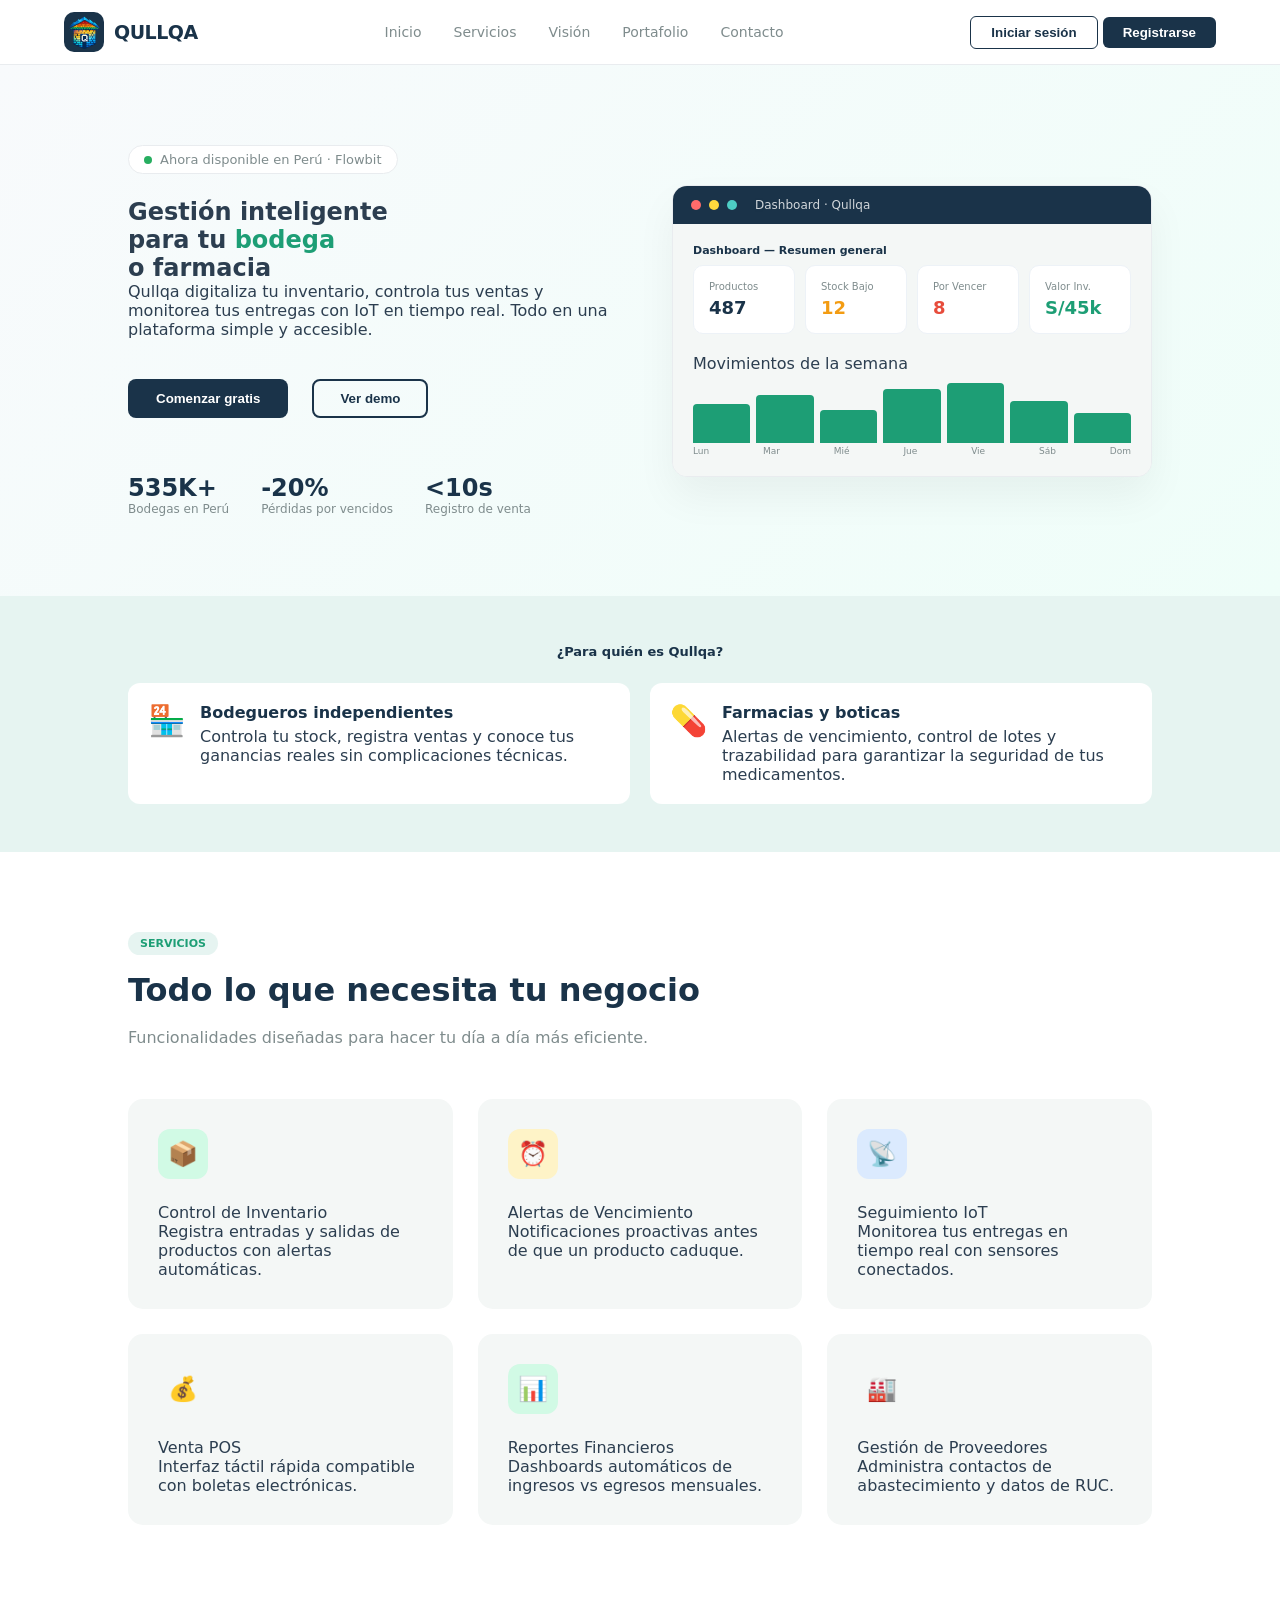
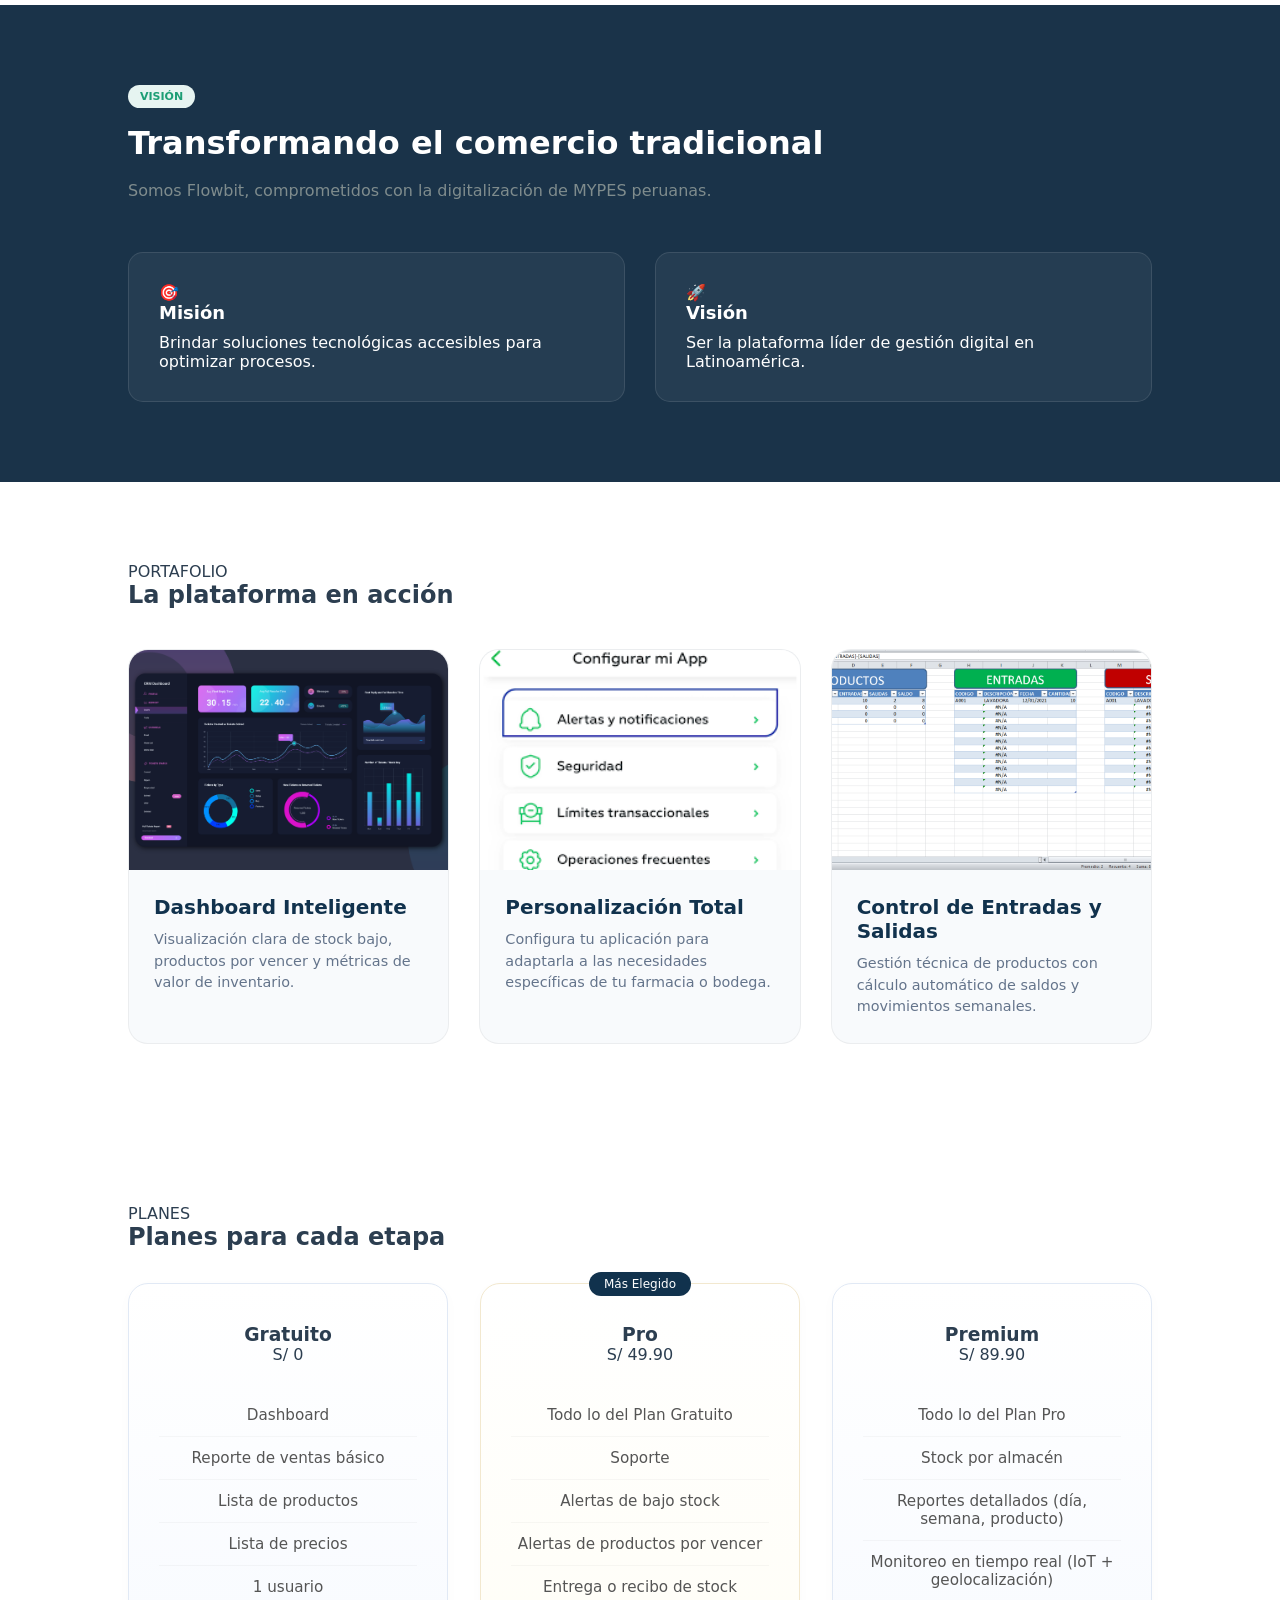
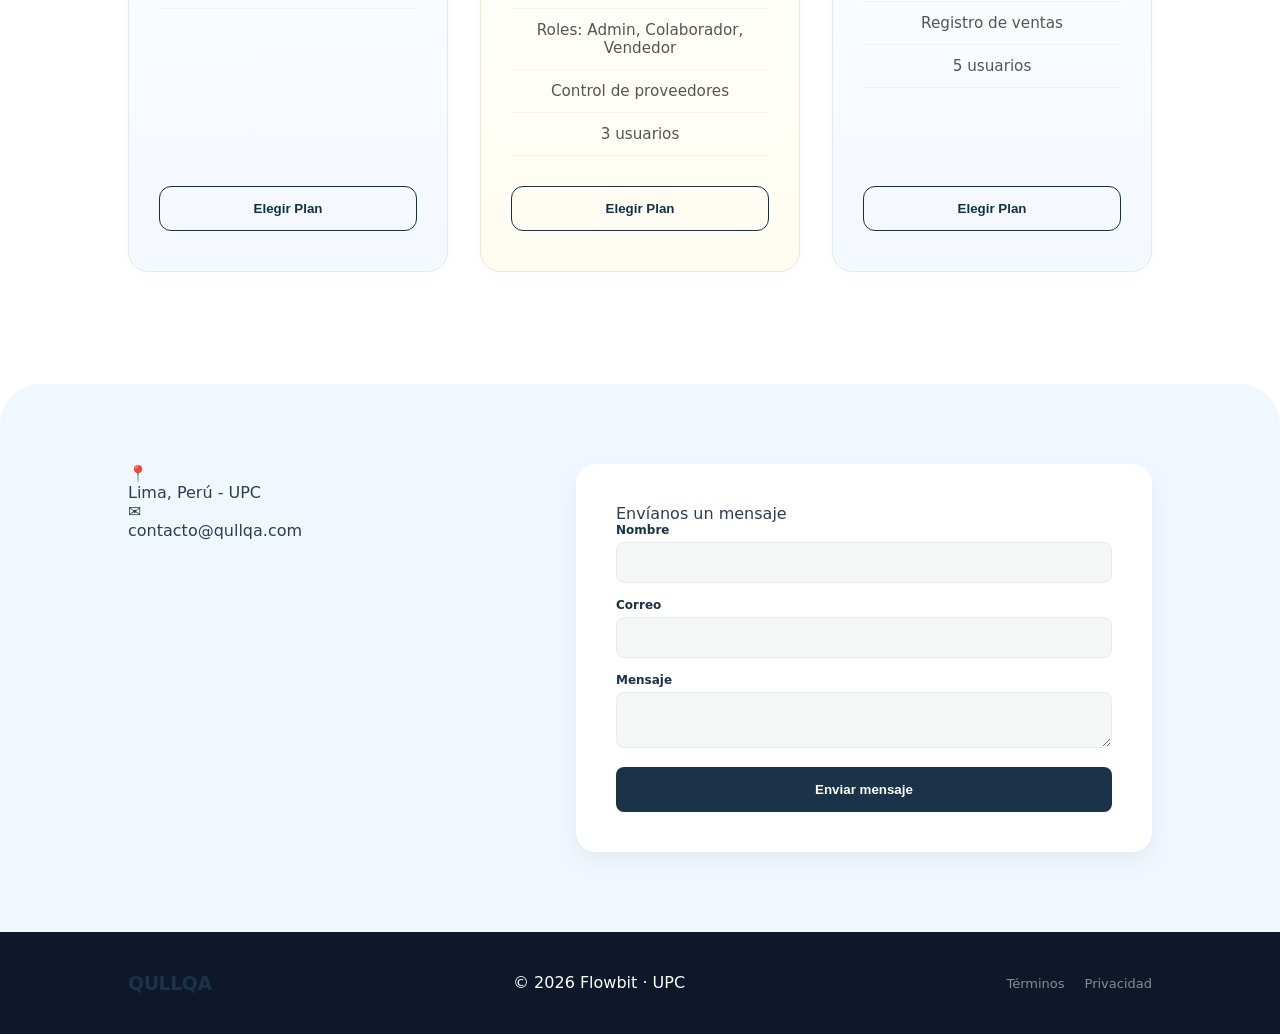
==== index.html @ d68b19c1 "fix: rename qullqa.html as index.html" ====
<!DOCTYPE html>
<html lang="es">
<head>
    <meta charset="UTF-8">
    <meta name="viewport" content="width=device-width, initial-scale=1.0">
    <title>Qullqa - Gestión Inteligente para tu Negocio</title>
    <link rel="stylesheet" href="css/style.css">
</head>
<body>
    <div class="lp-wrap">
        <h2 class="sr-only">Landing page de Qullqa por Flowbit</h2>

        <nav class="navbar">
            <div class="navbar-logo">
<div class="logo-icon">
    <img src="img/cabaña.png" alt="Qullqa Logo" class="logo-img">
</div>
                <span class="logo-name">QULLQA</span>
            </div>
            <div class="navbar-links">
                <a href="#hero">Inicio</a>
                <a href="#servicios">Servicios</a>
                <a href="#vision">Visión</a>
                <a href="#portafolio">Portafolio</a>
                <a href="#contacto">Contacto</a>
            </div>
            <div>
<button class="btn-nav-outline" onclick="location.href='formulario.html'">Iniciar sesión</button>
<button class="btn-nav" onclick="location.href='origin.html'">Registrarse</button>            </div>
        </nav>

        <section id="hero" class="hero">
            <div>
                <div class="hero-badge">
                    <span class="hero-badge-dot"></span>
                    Ahora disponible en Perú · Flowbit
                </div>
                <h1 class="hero-title">
                    Gestión inteligente<br>para tu <span>bodega</span><br>o farmacia
                </h1>
                <p class="hero-desc">
                    Qullqa digitaliza tu inventario, controla tus ventas y monitorea tus entregas con IoT en tiempo real. Todo en una plataforma simple y accesible.
                </p>
                <div class="hero-btns">
                    <button class="btn-primary">Comenzar gratis</button>
                    <button class="btn-secondary">Ver demo</button>
                </div>
                <div class="hero-stats">
                    <div class="hero-stat">
                        <div class="hero-stat-val">535K+</div>
                        <div class="hero-stat-lbl">Bodegas en Perú</div>
                    </div>
                    <div class="hero-stat">
                        <div class="hero-stat-val">-20%</div>
                        <div class="hero-stat-lbl">Pérdidas por vencidos</div>
                    </div>
                    <div class="hero-stat">
                        <div class="hero-stat-val">&lt;10s</div>
                        <div class="hero-stat-lbl">Registro de venta</div>
                    </div>
                </div>
            </div>
            <div>
                <div class="hero-visual">
                    <div class="hv-topbar">
                        <div class="hv-dot" style="background:#FF6B6B;"></div>
                        <div class="hv-dot" style="background:#FFD93D;"></div>
                        <div class="hv-dot" style="background:#4ECDC4;"></div>
                        <span class="hv-title">Dashboard · Qullqa</span>
                    </div>
                    <div class="hv-body">
                        <div style="font-size:11px;font-weight:700;color:var(--navy);margin-bottom:8px;">Dashboard — Resumen general</div>
                        <div class="hv-row">
                            <div class="hv-card"><div class="hv-card-lbl">Productos</div><div class="hv-card-val">487</div></div>
                            <div class="hv-card"><div class="hv-card-lbl">Stock Bajo</div><div class="hv-card-val warn">12</div></div>
                            <div class="hv-card"><div class="hv-card-lbl">Por Vencer</div><div class="hv-card-val danger">8</div></div>
                            <div class="hv-card"><div class="hv-card-lbl">Valor Inv.</div><div class="hv-card-val teal">S/45k</div></div>
                        </div>
                        <div class="hv-chart-label">Movimientos de la semana</div>
                        <div class="hv-bars">
                            <div class="hv-bar" style="height:65%;"></div>
                            <div class="hv-bar" style="height:80%;"></div>
                            <div class="hv-bar" style="height:55%;"></div>
                            <div class="hv-bar" style="height:90%;"></div>
                            <div class="hv-bar" style="height:100%;"></div>
                            <div class="hv-bar" style="height:70%;"></div>
                            <div class="hv-bar" style="height:50%;"></div>
                        </div>
                        <div style="display:flex;justify-content:space-between;font-size:9px;color:var(--muted);margin-top:3px;">
                            <span>Lun</span><span>Mar</span><span>Mié</span><span>Jue</span><span>Vie</span><span>Sáb</span><span>Dom</span>
                        </div>
                    </div>
                </div>
            </div>
        </section>

        <div class="segment">
            <div style="font-size:13px;font-weight:700;color:var(--navy);text-align:center;margin-bottom:4px;">¿Para quién es Qullqa?</div>
            <div class="seg-grid">
                <div class="seg-card">
                    <div class="seg-icon">🏪</div>
                    <div>
                        <div class="seg-name">Bodegueros independientes</div>
                        <div class="seg-desc">Controla tu stock, registra ventas y conoce tus ganancias reales sin complicaciones técnicas.</div>
                    </div>
                </div>
                <div class="seg-card">
                    <div class="seg-icon">💊</div>
                    <div>
                        <div class="seg-name">Farmacias y boticas</div>
                        <div class="seg-desc">Alertas de vencimiento, control de lotes y trazabilidad para garantizar la seguridad de tus medicamentos.</div>
                    </div>
                </div>
            </div>
        </div>

        <section id="servicios" class="servicios">
            <span class="section-tag">Servicios</span>
            <h2 class="section-title">Todo lo que necesita tu negocio</h2>
            <p class="section-sub">Funcionalidades diseñadas para hacer tu día a día más eficiente.</p>
            <div class="svc-grid">
                <div class="svc-card"><div class="svc-icon teal">📦</div><div class="svc-name">Control de Inventario</div><div class="svc-desc">Registra entradas y salidas de productos con alertas automáticas.</div></div>
                <div class="svc-card"><div class="svc-icon warn">⏰</div><div class="svc-name">Alertas de Vencimiento</div><div class="svc-desc">Notificaciones proactivas antes de que un producto caduque.</div></div>
                <div class="svc-card"><div class="svc-icon blue">📡</div><div class="svc-name">Seguimiento IoT</div><div class="svc-desc">Monitorea tus entregas en tiempo real con sensores conectados.</div></div>
                <div class="svc-card"><div class="svc-icon green">💰</div><div class="svc-name">Venta POS</div><div class="svc-desc">Interfaz táctil rápida compatible con boletas electrónicas.</div></div>
                <div class="svc-card"><div class="svc-icon teal">📊</div><div class="svc-name">Reportes Financieros</div><div class="svc-desc">Dashboards automáticos de ingresos vs egresos mensuales.</div></div>
                <div class="svc-card"><div class="svc-icon red">🏭</div><div class="svc-name">Gestión de Proveedores</div><div class="svc-desc">Administra contactos de abastecimiento y datos de RUC.</div></div>
            </div>
        </section>

        <section id="vision" class="vision">
            <span class="section-tag">Visión</span>
            <h2 class="section-title">Transformando el comercio tradicional</h2>
            <p class="section-sub">Somos Flowbit, comprometidos con la digitalización de MYPES peruanas.</p>
            <div class="vision-grid">
                <div class="vision-block">
                    <div class="vision-block-icon">🎯</div>
                    <div class="vision-block-title">Misión</div>
                    <div class="vision-block-text">Brindar soluciones tecnológicas accesibles para optimizar procesos.</div>
                </div>
                <div class="vision-block">
                    <div class="vision-block-icon">🚀</div>
                    <div class="vision-block-title">Visión</div>
                    <div class="vision-block-text">Ser la plataforma líder de gestión digital en Latinoamérica.</div>
                </div>
            </div>
        </section>

<section id="portafolio" class="portafolio">
    <div class="container">
        <span class="badge">PORTAFOLIO</span>
        <h2>La plataforma en acción</h2>
        
        <div class="portfolio-vertical-grid">
            <div class="portfolio-item">
                <div class="portfolio-img-container">
                    <img src="img/dashboard.png" alt="Dashboard Qullqa">
                </div>
                <div class="portfolio-info">
                    <h3>Dashboard Inteligente</h3>
                    <p>Visualización clara de stock bajo, productos por vencer y métricas de valor de inventario.</p>
                </div>
            </div>

            <div class="portfolio-item">
                <div class="portfolio-img-container">
                    <img src="img/alertas.png" alt="Configuración App">
                </div>
                <div class="portfolio-info">
                    <h3>Personalización Total</h3>
                    <p>Configura tu aplicación para adaptarla a las necesidades específicas de tu farmacia o bodega.</p>
                </div>
            </div>

            <div class="portfolio-item">
                <div class="portfolio-img-container">
                    <img src="img/entrada_salida.png" alt="Control de Inventario">
                </div>
                <div class="portfolio-info">
                    <h3>Control de Entradas y Salidas</h3>
                    <p>Gestión técnica de productos con cálculo automático de saldos y movimientos semanales.</p>
                </div>
            </div>
        </div>
    </div>
</section>

<section id="planes" class="planes">
    <div class="container">
        <span class="badge">PLANES</span>
        <h2>Planes para cada etapa</h2>
        <div class="planes-container-vertical">

    <!-- PLAN FREE -->
            <div class="plan-card-v blue-soft">
                <div class="plan-header">
                    <h3>Gratuito</h3>
                    <div class="price">S/ 0</div>
                </div>
                <ul class="plan-list">
                    <li>Dashboard</li>
                    <li>Reporte de ventas básico</li>
                    <li>Lista de productos</li>
                    <li>Lista de precios</li>
                    <li>1 usuario</li>
                </ul>
                <button class="btn-plan-v" onclick="location.href='origin.html'">Elegir Plan</button>
            </div>

    <!-- PLAN PRO -->
            <div class="plan-card-v gold-soft popular">
                <div class="popular-badge">Más Elegido</div>
                <div class="plan-header">
            <h3>Pro</h3>
            <div class="price">S/ 49.90</div>
        </div>
        <ul class="plan-list">
            <li>Todo lo del Plan Gratuito</li>
            <li>Soporte</li>
            <li>Alertas de bajo stock</li>
            <li>Alertas de productos por vencer</li>
            <li>Entrega o recibo de stock</li>
            <li>Roles: Admin, Colaborador, Vendedor</li>
            <li>Control de proveedores</li>
            <li>3 usuarios</li>
        </ul>
        <button class="btn-plan-v gold-btn" onclick="location.href='origin.html'">Elegir Plan</button>
    </div>

    <!-- PLAN PREMIUM -->
    <div class="plan-card-v blue-soft">
        <div class="plan-header">
            <h3>Premium</h3>
            <div class="price">S/ 89.90</div>
        </div>
        <ul class="plan-list">
            <li>Todo lo del Plan Pro</li>
            <li>Stock por almacén</li>
            <li>Reportes detallados (día, semana, producto)</li>
            <li>Monitoreo en tiempo real (IoT + geolocalización)</li>
            <li>Registro de ventas</li>
            <li>5 usuarios</li>
        </ul>
        <button class="btn-plan-v" onclick="location.href='origin.html'">Elegir Plan</button>
    </div>

</div>
    </div>
</section>

        <section id="contacto" class="contacto">
            <div class="contact-grid">
                <div class="contact-info">
                    <div class="contact-item"><span>📍</span><div>Lima, Perú - UPC</div></div>
                    <div class="contact-item"><span>✉️</span><div>contacto@qullqa.com</div></div>
                </div>
                <form class="contact-form" id="qullqaForm">
                    <div class="form-title">Envíanos un mensaje</div>
                    <div class="form-group"><label class="form-label">Nombre</label><input class="form-input" type="text" required></div>
                    <div class="form-group"><label class="form-label">Correo</label><input class="form-input" type="email" required></div>
                    <div class="form-group">
                        <label class="form-label">Mensaje</label>
                        <textarea class="form-textarea" required></textarea>
                    </div>
                    <button type="submit" class="btn-submit">Enviar mensaje</button>
                </form>
            </div>
        </section>

        <footer>
            <span class="logo-name">QULLQA</span>
            <span class="footer-text">© 2026 Flowbit · UPC</span>
            <div class="footer-links"><a href="#">Términos</a><a href="#">Privacidad</a></div>
        </footer>
    </div>

    <script>
        document.getElementById('qullqaForm').addEventListener('submit', function(e) {
            e.preventDefault();
            alert('¡Mensaje enviado con éxito! Nos pondremos en contacto contigo pronto.');
            this.reset();
        });

        // Tabs logic simple
        const tabs = document.querySelectorAll('.port-tab');
        tabs.forEach(tab => {
            tab.addEventListener('click', () => {
                tabs.forEach(t => t.classList.remove('active'));
                tab.classList.add('active');
            });
        });
    </script>
</body>
</html>
---- css/style.css ----
* { box-sizing: border-box; margin: 0; padding: 0; }
body { font-family: 'Segoe UI', system-ui, sans-serif; background: #fdfdfd; }

:root {
  --navy: #1a3349;          /* Azul oscuro barra lateral imagen */
  --navy-light: #244662;
  --teal: #1a8f68;          /* Verde de la marca */
  --teal-light: #e6f4f1;    /* Fondo tarjetas suaves */
  --teal-mid: #1D9E75;      /* Barras del gráfico */
  --text: #2c3e50;
  --muted: #7f8c8d;
  --bg: #f4f7f6;            /* Color fondo dashboard imagen */
  --white: #ffffff;
  --border: #e9ecef;
  --warn: #f39c12;          /* Color stock bajo */
  --danger: #e74c3c;        /* Color por vencer */
  --success: #27ae60;
}

.sr-only { position: absolute; width: 1px; height: 1px; padding: 0; margin: -1px; overflow: hidden; clip: rect(0, 0, 0, 0); border: 0; }

.lp-wrap { width: 100%; color: var(--text); background: var(--white); overflow-x: hidden; }

/* NAVBAR */
.navbar {
  background: var(--white);
  border-bottom: 1px solid var(--border);
  padding: 0 5%;
  display: flex; align-items: center; justify-content: space-between;
  height: 65px; position: sticky; top: 0; z-index: 1000;
}
.navbar-logo { display: flex; align-items: center; gap: 10px; }
/* Contenedor del logo */
.logo-icon {
    width: 40px; 
    height: 40px;
    background: var(--navy); /* Mantiene el fondo oscuro de la marca */
    border-radius: 10px;
    display: flex; 
    align-items: center; 
    justify-content: center;
    overflow: hidden; /* Evita que la imagen se salga de las esquinas redondeadas */
}

/* Ajuste de la imagen dentro del contenedor */
.logo-img {
    width: 85%;      /* Ajusta este % si quieres que el logo sea más grande o pequeño */
    height: 85%;
    object-fit: contain; /* Mantiene la proporción de tu imagen sin deformarla */
}
.logo-svg { width: 26px; height: 26px; }
.logo-name { font-size: 19px; font-weight: 800; color: var(--navy); letter-spacing: -0.5px; }
.navbar-links { display: flex; gap: 2rem; }
.navbar-links a { font-size: 14px; color: var(--muted); text-decoration: none; font-weight: 500; transition: 0.2s; }
.navbar-links a:hover { color: var(--teal-mid); }

/* SECCIONES GENERAL */
section { padding: 5rem 10%; }
.section-tag {
  display: inline-block; background: var(--teal-light); color: var(--teal-mid);
  font-size: 11px; font-weight: 700; padding: 5px 12px; border-radius: 30px;
  text-transform: uppercase; margin-bottom: 1rem;
}
.section-title { font-size: 32px; font-weight: 800; color: var(--navy); margin-bottom: 1rem; line-height: 1.2; }
.section-sub { font-size: 16px; color: var(--muted); max-width: 600px; margin-bottom: 2rem; line-height: 1.6; }

/* HERO */
.hero {
  background: linear-gradient(135deg, #f8fafc 0%, #effef9 100%);
  display: grid; grid-template-columns: 1fr 1fr; gap: 4rem; align-items: center;
}
.hero-badge {
  display: inline-flex; align-items: center; gap: 8px;
  background: white; border: 1px solid var(--border);
  padding: 6px 15px; border-radius: 50px; font-size: 13px; color: var(--muted); margin-bottom: 1.5rem;
}
.hero-badge-dot { width: 8px; height: 8px; background: var(--success); border-radius: 50%; }
.hero-title span { color: var(--teal-mid); }
/* --- Ajustes en Hero --- */
.hero-btns { 
    display: flex; 
    gap: 1.5rem; 
    margin: 2.5rem 0 3.5rem 0; /* Más espacio con el texto */
}

/* --- Efecto de Barrido en Visión --- */
.vision-block {
    position: relative;
    overflow: hidden;
    transition: color 0.4s ease;
    z-index: 1;
}
.vision-block::before {
    content: "";
    position: absolute;
    top: 0; left: -100%;
    width: 100%; height: 100%;
    background: linear-gradient(90deg, transparent, rgba(78, 205, 196, 0.2), transparent);
    transition: 0.5s;
    z-index: -1;
}
.vision-block:hover::before {
    left: 100%;
}
.vision-block:hover {
    border-color: var(--teal-mid);
    transform: translateY(-5px);
}

/* --- Dinamismo en Planes --- */


.price-card {
    transition: all 0.3s cubic-bezier(0.175, 0.885, 0.32, 1.275);
}
.price-card:hover {
    transform: scale(1.05);
    box-shadow: 0 15px 30px rgba(0,0,0,0.1);
    background: #fff;
}
.btn-price {
    transition: all 0.3s ease;
    border: 1px solid var(--navy);
}
.btn-price:hover {
    background: var(--navy);
    color: white;
}

/* --- Contenedor de Contacto --- */
.contacto {
    background: #f0f7ff; /* Azul muy claro para separar visualmente */
    border-radius: 40px 40px 0 0;
}
.contact-form {
    background: white;
    padding: 40px;
    border-radius: 20px;
    box-shadow: 0 10px 25px rgba(0,0,0,0.05);
}

/* --- Botones de Nav --- */
.btn-nav, .btn-nav-outline {
    padding: 8px 20px;
    border-radius: 6px;
    cursor: pointer;
    font-weight: 600;
    transition: 0.3s;
}

/* --- Estilos Base de Tarjetas Verticales --- */
.card-vertical {
    border-radius: 15px;
    transition: all 0.4s cubic-bezier(0.25, 0.46, 0.45, 0.94);
    display: flex;
    flex-direction: column;
    position: relative;
    overflow: hidden;
    border: 1px solid rgba(0,0,0,0.05);
}

/* Contenedor en cuadrícula vertical */
.portfolio-vertical-grid {
    display: grid;
    grid-template-columns: repeat(auto-fit, minmax(300px, 1fr));
    gap: 30px;
    margin-top: 40px;
}

/* Tarjeta Vertical */
.portfolio-item {
    background: #f8fafc; /* Azul acero muy tenue */
    border: 1px solid rgba(0, 0, 0, 0.05);
    border-radius: 20px;
    overflow: hidden;
    transition: all 0.4s ease;
    display: flex;
    flex-direction: column;
    height: 100%;
}

/* Contenedor de Imagen con altura fija */
.portfolio-img-container {
    height: 220px;
    overflow: hidden;
    background: #eee;
}

.portfolio-img-container img {
    width: 100%;
    height: 100%;
    object-fit: cover;
    transition: transform 0.5s ease;
}

/* Texto que aparece sutilmente */
.portfolio-info {
    padding: 25px;
    text-align: left;
    flex-grow: 1;
}

.portfolio-info h3 {
    color: #11324d;
    margin-bottom: 10px;
    font-size: 1.25rem;
}

.portfolio-info p {
    color: #64748b;
    font-size: 0.9rem;
    line-height: 1.5;
}

/* Efectos al pasar el mouse */
.portfolio-item:hover {
    transform: translateY(-10px);
    box-shadow: 0 20px 40px rgba(0, 0, 0, 0.08);
    border-color: #4ecdc4; /* Color de acento tenue */
}

.portfolio-item:hover .portfolio-img-container img {
    transform: scale(1.1);
}
/* --- Planes: Colores Tenues --- */
.plan-card {
    padding: 30px;
    text-align: center;
    background: #ffffff;
}
.blue-tint { background: linear-gradient(180deg, #ffffff, #f0f7ff); }
.gold-tint { background: linear-gradient(180deg, #ffffff, #fffdf0); border: 1px solid #e6d5a7; }

.plan-card:hover {
    transform: translateY(-8px);
    box-shadow: 0 10px 25px rgba(0,0,0,0.05);
}

/* Contenedor Principal de Planes */
.planes-container-vertical {
    display: flex;
    justify-content: center;
    gap: 2rem;
    padding: 2rem 0;
    flex-wrap: wrap; /* Para que en móviles se pongan una debajo de otra */
}


/* Estilo Base de la Tarjeta Vertical */
.plan-card-v {
    flex: 1;
    min-width: 280px;
    max-width: 350px;
    display: flex;
    flex-direction: column; /* Alinea contenido de arriba a abajo */
    padding: 40px 30px;
    border-radius: 20px;
    text-align: center;
    transition: all 0.3s ease;
    position: relative;
    box-shadow: 0 4px 15px rgba(0,0,0,0.02);
}

/* Colores Tenues Solicitados */
.blue-soft {
    background: linear-gradient(180deg, #ffffff 0%, #f4f8ff 100%);
    border: 1px solid #e1e9f5;
}

.gold-soft {
    background: linear-gradient(180deg, #ffffff 0%, #fffdf2 100%);
    border: 1px solid #f2e8cf; /* Dorado muy suave */
}

/* Dinamismo al pasar el mouse (Barrido sutil) */
.plan-card-v:hover {
    transform: translateY(-10px);
    box-shadow: 0 15px 30px rgba(0,0,0,0.05);
}

/* Lista de beneficios vertical */
.plan-list {
    list-style: none;
    padding: 0;
    margin: 30px 0;
    flex-grow: 1; /* Empuja el botón hacia el final de la tarjeta */
}

.plan-list li {
    padding: 12px 0;
    color: #555;
    font-size: 0.95rem;
    border-bottom: 1px solid rgba(0,0,0,0.03);
}

/* Botones */
.btn-plan-v {
    width: 100%;
    padding: 14px;
    border-radius: 12px;
    border: 1.5px solid #11324d;
    background: transparent;
    color: #11324d;
    font-weight: bold;
    cursor: pointer;
    transition: 0.3s;
}

.btn-plan-v:hover {
    background: #11324d;
    color: white;
}

/* Badge para el plan popular */
.popular-badge {
    position: absolute;
    top: -12px;
    left: 50%;
    transform: translateX(-50%);
    background: #11324d;
    color: white;
    padding: 5px 15px;
    font-size: 12px;
    border-radius: 20px;
}

/* --- Botón Dinámico --- */
.btn-plan {
    margin-top: auto;
    padding: 10px;
    border-radius: 8px;
    border: 1px solid #11324d;
    background: transparent;
    cursor: pointer;
    transition: 0.3s;
}
.btn-plan:hover {
    background: #11324d;
    color: white;
}

.btn-nav { background: var(--navy); color: white; border: none; }
.btn-nav:hover { background: var(--teal-mid); }
.btn-nav-outline { background: transparent; border: 1px solid var(--navy); color: var(--navy); }
.btn-nav-outline:hover { background: var(--navy); color: white; }
.btn-primary { background: var(--navy); color: white; border: none; padding: 12px 28px; border-radius: 8px; font-weight: 600; cursor: pointer; }
.btn-secondary { background: transparent; color: var(--navy); border: 2px solid var(--navy); padding: 10px 26px; border-radius: 8px; font-weight: 600; cursor: pointer; }

.hero-stats { display: flex; gap: 2rem; }
.hero-stat-val { font-size: 24px; font-weight: 800; color: var(--navy); }
.hero-stat-lbl { font-size: 12px; color: var(--muted); }

/* DASHBOARD VISUAL (MOCKUP) */
.hero-visual {
  background: white; border-radius: 15px; border: 1px solid var(--border);
  box-shadow: 0 20px 40px rgba(0,0,0,0.05); overflow: hidden;
}
.hv-topbar { background: var(--navy); padding: 12px 18px; display: flex; align-items: center; gap: 8px; }
.hv-dot { width: 10px; height: 10px; border-radius: 50%; }
.hv-title { font-size: 12px; color: white; opacity: 0.8; margin-left: 10px; }
.hv-body { padding: 20px; background: var(--bg); }
.hv-row { display: grid; grid-template-columns: repeat(4, 1fr); gap: 10px; margin-bottom: 20px; }
.hv-card { background: white; padding: 15px; border-radius: 10px; border: 1px solid #edf2f7; }
.hv-card-lbl { font-size: 10px; color: var(--muted); margin-bottom: 5px; }
.hv-card-val { font-size: 18px; font-weight: 700; color: var(--navy); }
.hv-card-val.warn { color: var(--warn); }
.hv-card-val.danger { color: var(--danger); }
.hv-card-val.teal { color: var(--teal-mid); }
.hv-bars { display: flex; align-items: flex-end; gap: 6px; height: 60px; margin-top: 10px; }
.hv-bar { flex: 1; background: var(--teal-mid); border-radius: 4px 4px 0 0; }

/* SERVICIOS & SEGMENTOS */
.segment { background: var(--teal-light); padding: 3rem 10%; }
.seg-grid { display: grid; grid-template-columns: 1fr 1fr; gap: 20px; margin-top: 1.5rem; }
.seg-card { background: white; padding: 20px; border-radius: 12px; display: flex; gap: 15px; }
.seg-icon { font-size: 30px; }
.seg-name { font-weight: 700; color: var(--navy); margin-bottom: 5px; }

.svc-grid { display: grid; grid-template-columns: repeat(3, 1fr); gap: 25px; margin-top: 3rem; }
.svc-card { background: var(--bg); padding: 30px; border-radius: 15px; transition: 0.3s; }
.svc-card:hover { transform: translateY(-5px); background: white; border: 1px solid var(--border); box-shadow: 0 10px 20px rgba(0,0,0,0.05); }
.svc-icon { width: 50px; height: 50px; border-radius: 12px; display: flex; align-items: center; justify-content: center; font-size: 24px; margin-bottom: 1.5rem; }
.svc-icon.teal { background: #d1fae5; }
.svc-icon.warn { background: #fef3c7; }
.svc-icon.blue { background: #dbeafe; }

/* VISION (DARK) */
.vision { background: var(--navy); color: white; }
.vision .section-title { color: white; }
.vision-grid { display: grid; grid-template-columns: 1fr 1fr; gap: 30px; margin-top: 3rem; }
.vision-block { background: rgba(255,255,255,0.05); border: 1px solid rgba(255,255,255,0.1); padding: 30px; border-radius: 15px; }
.vision-block-title { font-size: 18px; font-weight: 700; margin-bottom: 10px; }

/* PRICING */
.price-grid { display: grid; grid-template-columns: repeat(3, 1fr); gap: 25px; }
.price-card { border: 1px solid var(--border); padding: 40px; border-radius: 20px; text-align: center; }
.price-card.featured { border: 2px solid var(--navy); position: relative; transform: scale(1.05); }
.price-badge { position: absolute; top: -15px; left: 50%; transform: translateX(-50%); background: var(--navy); color: white; padding: 5px 15px; border-radius: 20px; font-size: 12px; }
.price-amount { font-size: 36px; font-weight: 800; margin: 20px 0; }
.price-features { list-style: none; text-align: left; margin-bottom: 2rem; }
.price-features li { padding: 8px 0; font-size: 14px; }
.price-features li::before { content: '✓ '; color: var(--teal-mid); font-weight: bold; }

/* CONTACTO FORM */
.contact-grid { display: grid; grid-template-columns: 1fr 1.5fr; gap: 4rem; }
.form-group { margin-bottom: 15px; }
.form-label { display: block; font-size: 12px; font-weight: 700; margin-bottom: 5px; color: var(--navy); }
.form-input, .form-textarea { width: 100%; padding: 12px; border-radius: 8px; border: 1px solid var(--border); background: var(--bg); }
.btn-submit { width: 100%; padding: 15px; background: var(--navy); color: white; border: none; border-radius: 8px; font-weight: 700; cursor: pointer; }

/* FOOTER */
footer { background: #0f172a; padding: 40px 10%; display: flex; justify-content: space-between; align-items: center; color: white; }
.footer-links a { color: rgba(255,255,255,0.5); text-decoration: none; margin-left: 20px; font-size: 13px; }
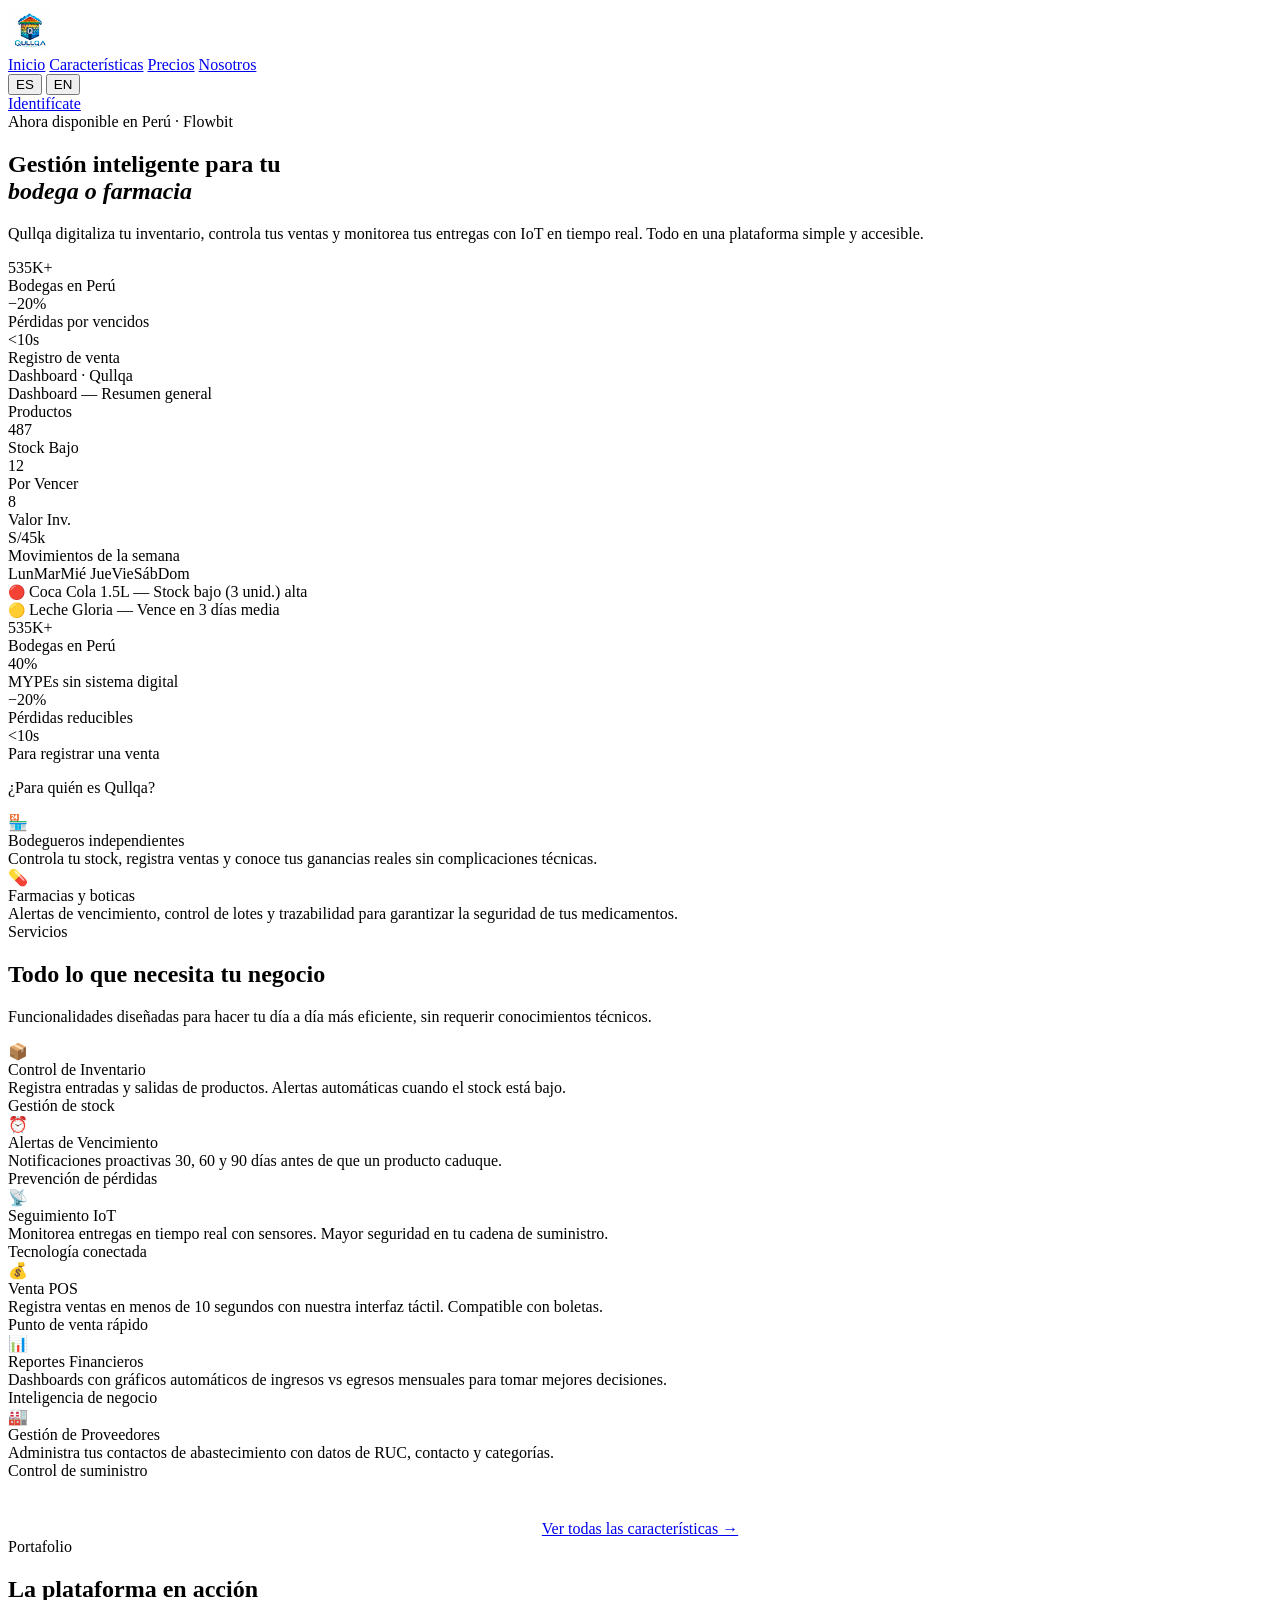
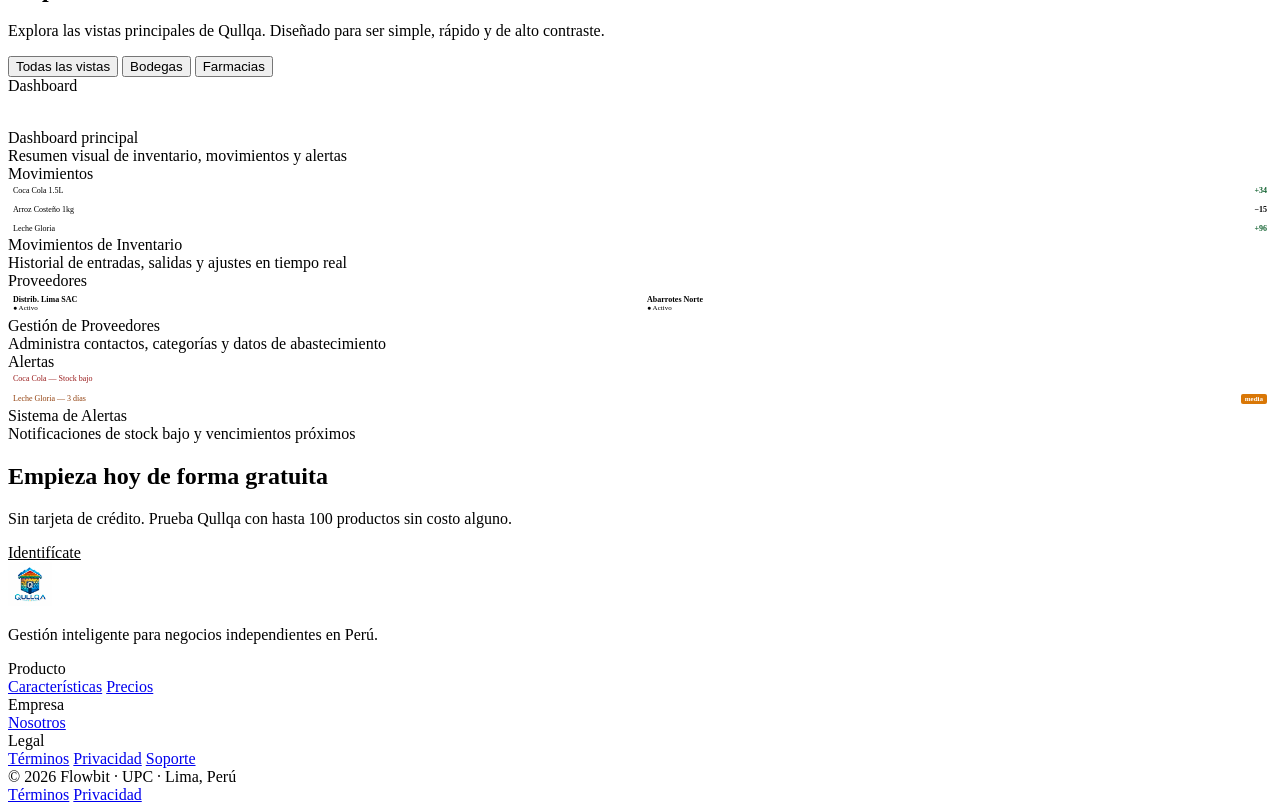
==== commit f2854e2b: "feat: update index" ====
--- a/index.html
+++ b/index.html
@@ -1,294 +1,408 @@
 <!DOCTYPE html>
 <html lang="es">
 <head>
-    <meta charset="UTF-8">
-    <meta name="viewport" content="width=device-width, initial-scale=1.0">
-    <title>Qullqa - Gestión Inteligente para tu Negocio</title>
-    <link rel="stylesheet" href="css/style.css">
+  <meta charset="UTF-8" />
+  <meta name="viewport" content="width=device-width, initial-scale=1.0" />
+  <title>Qullqa — Gestión Inteligente para tu Negocio</title>
+  <meta name="description" content="Qullqa digitaliza tu inventario, controla tus ventas y monitorea tus entregas con IoT en tiempo real. La solución ideal para bodegas y farmacias en Perú." />
+  <meta name="keywords" content="gestión de inventario, bodega, farmacia, control de stock, IoT, ventas POS, MYPE, Perú, Flowbit, Qullqa" />
+  <meta name="author" content="Flowbit Team" />
+  <meta name="copyright" content="Copyright Flowbit 2026" />
+  <link rel="stylesheet" href="css/styles.css" />
+  <style>
+    /* Scroll reveal */
+    .reveal { opacity: 0; transform: translateY(18px); transition: opacity .5s ease, transform .5s ease; }
+    .reveal.visible { opacity: 1; transform: none; }
+  </style>
 </head>
 <body>
-    <div class="lp-wrap">
-        <h2 class="sr-only">Landing page de Qullqa por Flowbit</h2>
-
-        <nav class="navbar">
-            <div class="navbar-logo">
-<div class="logo-icon">
-    <img src="img/cabaña.png" alt="Qullqa Logo" class="logo-img">
+
+<!-- ══════════ NAVBAR ══════════ -->
+<nav class="navbar">
+  <div class="navbar-container">
+    <a class="navbar-logo" href="index.html">
+      <img src="logo.jpeg" alt="Qullqa" style="height:44px;width:auto;">
+    </a>
+    <div class="navbar-links">
+      <a href="index.html" data-i18n="nav.home">Inicio</a>
+      <a href="features.html" data-i18n="nav.features">Características</a>
+      <a href="pricing.html" data-i18n="nav.pricing">Precios</a>
+      <a href="about.html" data-i18n="nav.about">Nosotros</a>
+    </div>
+    <div class="navbar-actions">
+      <div class="lang-switcher">
+        <button class="lang-btn active" data-lang="es">ES</button>
+        <button class="lang-btn" data-lang="en">EN</button>
+      </div>
+      <a href="https://delightful-mud-0c20e9a0f.7.azurestaticapps.net/" class="btn btn-primary btn-sm">Identifícate</a>
+    </div>
+  </div>
+</nav>
+
+<!-- ══════════ HERO ══════════ -->
+<section class="hero">
+  <div class="container">
+    <div class="hero-grid">
+      <div class="hero-copy">
+        <div class="pill">
+          <span class="pill-dot"></span>
+          <span data-i18n="hero.badge">Ahora disponible en Perú · Flowbit</span>
+        </div>
+        <h1 class="hero-title">
+          <span data-i18n="hero.title.line1">Gestión inteligente para tu</span><br>
+          <em class="highlight" data-i18n="hero.title.highlight">bodega o farmacia</em>
+        </h1>
+        <p class="hero-desc" data-i18n="hero.desc">
+          Qullqa digitaliza tu inventario, controla tus ventas y monitorea tus entregas con IoT en tiempo real. Todo en una plataforma simple y accesible.
+        </p>
+        <div class="hero-stats">
+          <div class="hero-stat">
+            <div class="stat-val" data-i18n="hero.stat1.val">535K+</div>
+            <div class="stat-lbl" data-i18n="hero.stat1.lbl">Bodegas en Perú</div>
+          </div>
+          <div class="hero-stat">
+            <div class="stat-val" data-i18n="hero.stat2.val">−20%</div>
+            <div class="stat-lbl" data-i18n="hero.stat2.lbl">Pérdidas por vencidos</div>
+          </div>
+          <div class="hero-stat">
+            <div class="stat-val" data-i18n="hero.stat3.val">&lt;10s</div>
+            <div class="stat-lbl" data-i18n="hero.stat3.lbl">Registro de venta</div>
+          </div>
+        </div>
+      </div>
+
+      <!-- Dashboard Mockup -->
+      <div class="hero-visual">
+        <div class="hv-topbar">
+          <div class="hv-dot" style="background:#EF4444;"></div>
+          <div class="hv-dot" style="background:#FACC15;"></div>
+          <div class="hv-dot" style="background:#22C55E;"></div>
+          <span class="hv-title">Dashboard · Qullqa</span>
+        </div>
+        <div class="hv-body">
+          <div class="hv-label">Dashboard — Resumen general</div>
+          <div class="hv-cards">
+            <div class="hv-card">
+              <div class="hv-card-lbl">Productos</div>
+              <div class="hv-card-val">487</div>
+            </div>
+            <div class="hv-card">
+              <div class="hv-card-lbl">Stock Bajo</div>
+              <div class="hv-card-val warn">12</div>
+            </div>
+            <div class="hv-card">
+              <div class="hv-card-lbl">Por Vencer</div>
+              <div class="hv-card-val danger">8</div>
+            </div>
+            <div class="hv-card">
+              <div class="hv-card-lbl">Valor Inv.</div>
+              <div class="hv-card-val green">S/45k</div>
+            </div>
+          </div>
+          <div class="hv-chart-lbl">Movimientos de la semana</div>
+          <div class="hv-bars">
+            <div class="hv-bar" style="height:65%"></div>
+            <div class="hv-bar" style="height:82%"></div>
+            <div class="hv-bar" style="height:54%"></div>
+            <div class="hv-bar" style="height:91%"></div>
+            <div class="hv-bar" style="height:100%"></div>
+            <div class="hv-bar" style="height:73%"></div>
+            <div class="hv-bar" style="height:50%"></div>
+          </div>
+          <div class="hv-days">
+            <span>Lun</span><span>Mar</span><span>Mié</span>
+            <span>Jue</span><span>Vie</span><span>Sáb</span><span>Dom</span>
+          </div>
+          <div class="hv-alert">
+            <span style="font-size:14px;">🔴</span>
+            <span class="hv-alert-text">Coca Cola 1.5L — Stock bajo (3 unid.)</span>
+            <span class="hv-alert-badge">alta</span>
+          </div>
+          <div class="hv-alert-warn">
+            <span style="font-size:14px;">🟡</span>
+            <span class="hv-alert-text">Leche Gloria — Vence en 3 días</span>
+            <span class="hv-alert-badge">media</span>
+          </div>
+        </div>
+      </div>
+    </div>
+  </div>
+</section>
+
+<!-- ══════════ STATS BAR ══════════ -->
+<div class="stats-bar">
+  <div class="container">
+    <div class="stats-bar-inner">
+      <div class="stats-bar-item">
+        <div class="stats-bar-val" data-i18n="stats.s1.val">535K+</div>
+        <div class="stats-bar-lbl" data-i18n="stats.s1.lbl">Bodegas en Perú</div>
+      </div>
+      <div class="stats-bar-item">
+        <div class="stats-bar-val" data-i18n="stats.s2.val">40%</div>
+        <div class="stats-bar-lbl" data-i18n="stats.s2.lbl">MYPEs sin sistema digital</div>
+      </div>
+      <div class="stats-bar-item">
+        <div class="stats-bar-val" data-i18n="stats.s3.val">−20%</div>
+        <div class="stats-bar-lbl" data-i18n="stats.s3.lbl">Pérdidas reducibles</div>
+      </div>
+      <div class="stats-bar-item">
+        <div class="stats-bar-val" data-i18n="stats.s4.val">&lt;10s</div>
+        <div class="stats-bar-lbl" data-i18n="stats.s4.lbl">Para registrar una venta</div>
+      </div>
+    </div>
+  </div>
 </div>
-                <span class="logo-name">QULLQA</span>
-            </div>
-            <div class="navbar-links">
-                <a href="#hero">Inicio</a>
-                <a href="#servicios">Servicios</a>
-                <a href="#vision">Visión</a>
-                <a href="#portafolio">Portafolio</a>
-                <a href="#contacto">Contacto</a>
-            </div>
-            <div>
-<button class="btn-nav-outline" onclick="location.href='formulario.html'">Iniciar sesión</button>
-<button class="btn-nav" onclick="location.href='origin.html'">Registrarse</button>            </div>
-        </nav>
-
-        <section id="hero" class="hero">
-            <div>
-                <div class="hero-badge">
-                    <span class="hero-badge-dot"></span>
-                    Ahora disponible en Perú · Flowbit
-                </div>
-                <h1 class="hero-title">
-                    Gestión inteligente<br>para tu <span>bodega</span><br>o farmacia
-                </h1>
-                <p class="hero-desc">
-                    Qullqa digitaliza tu inventario, controla tus ventas y monitorea tus entregas con IoT en tiempo real. Todo en una plataforma simple y accesible.
-                </p>
-                <div class="hero-btns">
-                    <button class="btn-primary">Comenzar gratis</button>
-                    <button class="btn-secondary">Ver demo</button>
-                </div>
-                <div class="hero-stats">
-                    <div class="hero-stat">
-                        <div class="hero-stat-val">535K+</div>
-                        <div class="hero-stat-lbl">Bodegas en Perú</div>
-                    </div>
-                    <div class="hero-stat">
-                        <div class="hero-stat-val">-20%</div>
-                        <div class="hero-stat-lbl">Pérdidas por vencidos</div>
-                    </div>
-                    <div class="hero-stat">
-                        <div class="hero-stat-val">&lt;10s</div>
-                        <div class="hero-stat-lbl">Registro de venta</div>
-                    </div>
-                </div>
-            </div>
-            <div>
-                <div class="hero-visual">
-                    <div class="hv-topbar">
-                        <div class="hv-dot" style="background:#FF6B6B;"></div>
-                        <div class="hv-dot" style="background:#FFD93D;"></div>
-                        <div class="hv-dot" style="background:#4ECDC4;"></div>
-                        <span class="hv-title">Dashboard · Qullqa</span>
-                    </div>
-                    <div class="hv-body">
-                        <div style="font-size:11px;font-weight:700;color:var(--navy);margin-bottom:8px;">Dashboard — Resumen general</div>
-                        <div class="hv-row">
-                            <div class="hv-card"><div class="hv-card-lbl">Productos</div><div class="hv-card-val">487</div></div>
-                            <div class="hv-card"><div class="hv-card-lbl">Stock Bajo</div><div class="hv-card-val warn">12</div></div>
-                            <div class="hv-card"><div class="hv-card-lbl">Por Vencer</div><div class="hv-card-val danger">8</div></div>
-                            <div class="hv-card"><div class="hv-card-lbl">Valor Inv.</div><div class="hv-card-val teal">S/45k</div></div>
-                        </div>
-                        <div class="hv-chart-label">Movimientos de la semana</div>
-                        <div class="hv-bars">
-                            <div class="hv-bar" style="height:65%;"></div>
-                            <div class="hv-bar" style="height:80%;"></div>
-                            <div class="hv-bar" style="height:55%;"></div>
-                            <div class="hv-bar" style="height:90%;"></div>
-                            <div class="hv-bar" style="height:100%;"></div>
-                            <div class="hv-bar" style="height:70%;"></div>
-                            <div class="hv-bar" style="height:50%;"></div>
-                        </div>
-                        <div style="display:flex;justify-content:space-between;font-size:9px;color:var(--muted);margin-top:3px;">
-                            <span>Lun</span><span>Mar</span><span>Mié</span><span>Jue</span><span>Vie</span><span>Sáb</span><span>Dom</span>
-                        </div>
-                    </div>
-                </div>
-            </div>
-        </section>
-
-        <div class="segment">
-            <div style="font-size:13px;font-weight:700;color:var(--navy);text-align:center;margin-bottom:4px;">¿Para quién es Qullqa?</div>
-            <div class="seg-grid">
-                <div class="seg-card">
-                    <div class="seg-icon">🏪</div>
-                    <div>
-                        <div class="seg-name">Bodegueros independientes</div>
-                        <div class="seg-desc">Controla tu stock, registra ventas y conoce tus ganancias reales sin complicaciones técnicas.</div>
-                    </div>
-                </div>
-                <div class="seg-card">
-                    <div class="seg-icon">💊</div>
-                    <div>
-                        <div class="seg-name">Farmacias y boticas</div>
-                        <div class="seg-desc">Alertas de vencimiento, control de lotes y trazabilidad para garantizar la seguridad de tus medicamentos.</div>
-                    </div>
-                </div>
-            </div>
-        </div>
-
-        <section id="servicios" class="servicios">
-            <span class="section-tag">Servicios</span>
-            <h2 class="section-title">Todo lo que necesita tu negocio</h2>
-            <p class="section-sub">Funcionalidades diseñadas para hacer tu día a día más eficiente.</p>
-            <div class="svc-grid">
-                <div class="svc-card"><div class="svc-icon teal">📦</div><div class="svc-name">Control de Inventario</div><div class="svc-desc">Registra entradas y salidas de productos con alertas automáticas.</div></div>
-                <div class="svc-card"><div class="svc-icon warn">⏰</div><div class="svc-name">Alertas de Vencimiento</div><div class="svc-desc">Notificaciones proactivas antes de que un producto caduque.</div></div>
-                <div class="svc-card"><div class="svc-icon blue">📡</div><div class="svc-name">Seguimiento IoT</div><div class="svc-desc">Monitorea tus entregas en tiempo real con sensores conectados.</div></div>
-                <div class="svc-card"><div class="svc-icon green">💰</div><div class="svc-name">Venta POS</div><div class="svc-desc">Interfaz táctil rápida compatible con boletas electrónicas.</div></div>
-                <div class="svc-card"><div class="svc-icon teal">📊</div><div class="svc-name">Reportes Financieros</div><div class="svc-desc">Dashboards automáticos de ingresos vs egresos mensuales.</div></div>
-                <div class="svc-card"><div class="svc-icon red">🏭</div><div class="svc-name">Gestión de Proveedores</div><div class="svc-desc">Administra contactos de abastecimiento y datos de RUC.</div></div>
-            </div>
-        </section>
-
-        <section id="vision" class="vision">
-            <span class="section-tag">Visión</span>
-            <h2 class="section-title">Transformando el comercio tradicional</h2>
-            <p class="section-sub">Somos Flowbit, comprometidos con la digitalización de MYPES peruanas.</p>
-            <div class="vision-grid">
-                <div class="vision-block">
-                    <div class="vision-block-icon">🎯</div>
-                    <div class="vision-block-title">Misión</div>
-                    <div class="vision-block-text">Brindar soluciones tecnológicas accesibles para optimizar procesos.</div>
-                </div>
-                <div class="vision-block">
-                    <div class="vision-block-icon">🚀</div>
-                    <div class="vision-block-title">Visión</div>
-                    <div class="vision-block-text">Ser la plataforma líder de gestión digital en Latinoamérica.</div>
-                </div>
-            </div>
-        </section>
-
-<section id="portafolio" class="portafolio">
-    <div class="container">
-        <span class="badge">PORTAFOLIO</span>
-        <h2>La plataforma en acción</h2>
-        
-        <div class="portfolio-vertical-grid">
-            <div class="portfolio-item">
-                <div class="portfolio-img-container">
-                    <img src="img/dashboard.png" alt="Dashboard Qullqa">
-                </div>
-                <div class="portfolio-info">
-                    <h3>Dashboard Inteligente</h3>
-                    <p>Visualización clara de stock bajo, productos por vencer y métricas de valor de inventario.</p>
-                </div>
-            </div>
-
-            <div class="portfolio-item">
-                <div class="portfolio-img-container">
-                    <img src="img/alertas.png" alt="Configuración App">
-                </div>
-                <div class="portfolio-info">
-                    <h3>Personalización Total</h3>
-                    <p>Configura tu aplicación para adaptarla a las necesidades específicas de tu farmacia o bodega.</p>
-                </div>
-            </div>
-
-            <div class="portfolio-item">
-                <div class="portfolio-img-container">
-                    <img src="img/entrada_salida.png" alt="Control de Inventario">
-                </div>
-                <div class="portfolio-info">
-                    <h3>Control de Entradas y Salidas</h3>
-                    <p>Gestión técnica de productos con cálculo automático de saldos y movimientos semanales.</p>
-                </div>
-            </div>
-        </div>
-    </div>
+
+<!-- ══════════ SEGMENTS ══════════ -->
+<div class="segments">
+  <div class="container">
+    <p class="segments-label" data-i18n="seg.label">¿Para quién es Qullqa?</p>
+    <div class="segments-grid">
+      <div class="seg-card">
+        <div class="seg-icon">🏪</div>
+        <div>
+          <div class="seg-name" data-i18n="seg.bodegas.name">Bodegueros independientes</div>
+          <div class="seg-desc" data-i18n="seg.bodegas.desc">Controla tu stock, registra ventas y conoce tus ganancias reales sin complicaciones técnicas.</div>
+        </div>
+      </div>
+      <div class="seg-card">
+        <div class="seg-icon">💊</div>
+        <div>
+          <div class="seg-name" data-i18n="seg.farmacias.name">Farmacias y boticas</div>
+          <div class="seg-desc" data-i18n="seg.farmacias.desc">Alertas de vencimiento, control de lotes y trazabilidad para garantizar la seguridad de tus medicamentos.</div>
+        </div>
+      </div>
+    </div>
+  </div>
+</div>
+
+<!-- ══════════ FEATURES ══════════ -->
+<section class="features-section">
+  <div class="container">
+    <div class="section-header">
+      <span class="section-tag" data-i18n="feat.tag">Servicios</span>
+      <h2 class="section-title" data-i18n="feat.title">Todo lo que necesita tu negocio</h2>
+      <p class="section-sub" data-i18n="feat.subtitle">Funcionalidades diseñadas para hacer tu día a día más eficiente, sin requerir conocimientos técnicos.</p>
+    </div>
+    <div class="features-grid">
+      <div class="feat-card">
+        <div class="feat-icon-wrap blue">📦</div>
+        <div class="feat-name" data-i18n="feat.f1.name">Control de Inventario</div>
+        <div class="feat-desc" data-i18n="feat.f1.desc">Registra entradas y salidas de productos. Alertas automáticas cuando el stock está bajo.</div>
+        <span class="feat-tag" data-i18n="feat.f1.tag">Gestión de stock</span>
+      </div>
+      <div class="feat-card">
+        <div class="feat-icon-wrap yellow">⏰</div>
+        <div class="feat-name" data-i18n="feat.f2.name">Alertas de Vencimiento</div>
+        <div class="feat-desc" data-i18n="feat.f2.desc">Notificaciones proactivas 30, 60 y 90 días antes de que un producto caduque.</div>
+        <span class="feat-tag" data-i18n="feat.f2.tag">Prevención de pérdidas</span>
+      </div>
+      <div class="feat-card">
+        <div class="feat-icon-wrap navy">📡</div>
+        <div class="feat-name" data-i18n="feat.f3.name">Seguimiento IoT</div>
+        <div class="feat-desc" data-i18n="feat.f3.desc">Monitorea entregas en tiempo real con sensores. Mayor seguridad en tu cadena de suministro.</div>
+        <span class="feat-tag" data-i18n="feat.f3.tag">Tecnología conectada</span>
+      </div>
+      <div class="feat-card">
+        <div class="feat-icon-wrap green">💰</div>
+        <div class="feat-name" data-i18n="feat.f4.name">Venta POS</div>
+        <div class="feat-desc" data-i18n="feat.f4.desc">Registra ventas en menos de 10 segundos con nuestra interfaz táctil. Compatible con boletas.</div>
+        <span class="feat-tag" data-i18n="feat.f4.tag">Punto de venta rápido</span>
+      </div>
+      <div class="feat-card">
+        <div class="feat-icon-wrap blue">📊</div>
+        <div class="feat-name" data-i18n="feat.f5.name">Reportes Financieros</div>
+        <div class="feat-desc" data-i18n="feat.f5.desc">Dashboards con gráficos automáticos de ingresos vs egresos mensuales para tomar mejores decisiones.</div>
+        <span class="feat-tag" data-i18n="feat.f5.tag">Inteligencia de negocio</span>
+      </div>
+      <div class="feat-card">
+        <div class="feat-icon-wrap red">🏭</div>
+        <div class="feat-name" data-i18n="feat.f6.name">Gestión de Proveedores</div>
+        <div class="feat-desc" data-i18n="feat.f6.desc">Administra tus contactos de abastecimiento con datos de RUC, contacto y categorías.</div>
+        <span class="feat-tag" data-i18n="feat.f6.tag">Control de suministro</span>
+      </div>
+    </div>
+    <div style="text-align:center; margin-top:2.5rem;">
+      <a href="features.html" class="btn btn-outline">Ver todas las características →</a>
+    </div>
+  </div>
 </section>
 
-<section id="planes" class="planes">
-    <div class="container">
-        <span class="badge">PLANES</span>
-        <h2>Planes para cada etapa</h2>
-        <div class="planes-container-vertical">
-
-    <!-- PLAN FREE -->
-            <div class="plan-card-v blue-soft">
-                <div class="plan-header">
-                    <h3>Gratuito</h3>
-                    <div class="price">S/ 0</div>
-                </div>
-                <ul class="plan-list">
-                    <li>Dashboard</li>
-                    <li>Reporte de ventas básico</li>
-                    <li>Lista de productos</li>
-                    <li>Lista de precios</li>
-                    <li>1 usuario</li>
-                </ul>
-                <button class="btn-plan-v" onclick="location.href='origin.html'">Elegir Plan</button>
-            </div>
-
-    <!-- PLAN PRO -->
-            <div class="plan-card-v gold-soft popular">
-                <div class="popular-badge">Más Elegido</div>
-                <div class="plan-header">
-            <h3>Pro</h3>
-            <div class="price">S/ 49.90</div>
-        </div>
-        <ul class="plan-list">
-            <li>Todo lo del Plan Gratuito</li>
-            <li>Soporte</li>
-            <li>Alertas de bajo stock</li>
-            <li>Alertas de productos por vencer</li>
-            <li>Entrega o recibo de stock</li>
-            <li>Roles: Admin, Colaborador, Vendedor</li>
-            <li>Control de proveedores</li>
-            <li>3 usuarios</li>
-        </ul>
-        <button class="btn-plan-v gold-btn" onclick="location.href='origin.html'">Elegir Plan</button>
-    </div>
-
-    <!-- PLAN PREMIUM -->
-    <div class="plan-card-v blue-soft">
-        <div class="plan-header">
-            <h3>Premium</h3>
-            <div class="price">S/ 89.90</div>
-        </div>
-        <ul class="plan-list">
-            <li>Todo lo del Plan Pro</li>
-            <li>Stock por almacén</li>
-            <li>Reportes detallados (día, semana, producto)</li>
-            <li>Monitoreo en tiempo real (IoT + geolocalización)</li>
-            <li>Registro de ventas</li>
-            <li>5 usuarios</li>
-        </ul>
-        <button class="btn-plan-v" onclick="location.href='origin.html'">Elegir Plan</button>
-    </div>
-
-</div>
-    </div>
+<!-- ══════════ PORTFOLIO ══════════ -->
+<section class="portfolio-section">
+  <div class="container">
+    <div class="section-header">
+      <span class="section-tag" data-i18n="port.tag">Portafolio</span>
+      <h2 class="section-title" data-i18n="port.title">La plataforma en acción</h2>
+      <p class="section-sub" data-i18n="port.subtitle">Explora las vistas principales de Qullqa. Diseñado para ser simple, rápido y de alto contraste.</p>
+    </div>
+    <div class="port-tabs">
+      <button class="port-tab active" data-i18n="port.tab1">Todas las vistas</button>
+      <button class="port-tab" data-i18n="port.tab2">Bodegas</button>
+      <button class="port-tab" data-i18n="port.tab3">Farmacias</button>
+    </div>
+    <div class="port-grid">
+      <div class="port-item">
+        <div class="port-screen">
+          <div class="port-mini-bar">
+            <div class="port-mini-dot"></div><div class="port-mini-dot"></div><div class="port-mini-dot"></div>
+          </div>
+          <div class="port-mini-body">
+            <div class="port-mini-title">Dashboard</div>
+            <div class="port-mini-row">
+              <div class="port-mini-cell filled"></div>
+              <div class="port-mini-cell green"></div>
+              <div class="port-mini-cell warn"></div>
+              <div class="port-mini-cell red"></div>
+            </div>
+            <div style="display:flex;align-items:flex-end;gap:3px;height:28px;margin-top:6px;">
+              <div style="flex:1;background:var(--primary);border-radius:2px 2px 0 0;height:50%;opacity:.6;"></div>
+              <div style="flex:1;background:var(--primary);border-radius:2px 2px 0 0;height:75%;opacity:.6;"></div>
+              <div style="flex:1;background:var(--primary);border-radius:2px 2px 0 0;height:60%;opacity:.6;"></div>
+              <div style="flex:1;background:var(--primary);border-radius:2px 2px 0 0;height:90%;opacity:.6;"></div>
+              <div style="flex:1;background:var(--primary);border-radius:2px 2px 0 0;height:100%;opacity:.6;"></div>
+            </div>
+          </div>
+        </div>
+        <div class="port-info">
+          <div class="port-info-name" data-i18n="port.p1.name">Dashboard principal</div>
+          <div class="port-info-desc" data-i18n="port.p1.desc">Resumen visual de inventario, movimientos y alertas</div>
+        </div>
+      </div>
+      <div class="port-item">
+        <div class="port-screen">
+          <div class="port-mini-bar">
+            <div class="port-mini-dot"></div><div class="port-mini-dot"></div>
+          </div>
+          <div class="port-mini-body">
+            <div class="port-mini-title">Movimientos</div>
+            <div style="display:flex;flex-direction:column;gap:4px;">
+              <div style="display:flex;justify-content:space-between;padding:3px 5px;background:var(--gray-100);border-radius:3px;">
+                <span style="font-size:8px;">Coca Cola 1.5L</span>
+                <span style="font-size:8px;color:#166534;font-weight:700;">+34</span>
+              </div>
+              <div style="display:flex;justify-content:space-between;padding:3px 5px;background:var(--gray-100);border-radius:3px;">
+                <span style="font-size:8px;">Arroz Costeño 1kg</span>
+                <span style="font-size:8px;color:var(--danger);font-weight:700;">−15</span>
+              </div>
+              <div style="display:flex;justify-content:space-between;padding:3px 5px;background:var(--gray-100);border-radius:3px;">
+                <span style="font-size:8px;">Leche Gloria</span>
+                <span style="font-size:8px;color:#166534;font-weight:700;">+96</span>
+              </div>
+            </div>
+          </div>
+        </div>
+        <div class="port-info">
+          <div class="port-info-name" data-i18n="port.p2.name">Movimientos de Inventario</div>
+          <div class="port-info-desc" data-i18n="port.p2.desc">Historial de entradas, salidas y ajustes en tiempo real</div>
+        </div>
+      </div>
+      <div class="port-item">
+        <div class="port-screen">
+          <div class="port-mini-bar">
+            <div class="port-mini-dot"></div><div class="port-mini-dot"></div>
+          </div>
+          <div class="port-mini-body">
+            <div class="port-mini-title">Proveedores</div>
+            <div style="display:grid;grid-template-columns:1fr 1fr;gap:4px;">
+              <div style="padding:5px;background:var(--gray-100);border-radius:3px;">
+                <div style="font-size:8px;font-weight:700;color:var(--primary);">Distrib. Lima SAC</div>
+                <div style="font-size:7px;color:var(--success);">● Activo</div>
+              </div>
+              <div style="padding:5px;background:var(--gray-100);border-radius:3px;">
+                <div style="font-size:8px;font-weight:700;color:var(--primary);">Abarrotes Norte</div>
+                <div style="font-size:7px;color:var(--success);">● Activo</div>
+              </div>
+            </div>
+          </div>
+        </div>
+        <div class="port-info">
+          <div class="port-info-name" data-i18n="port.p3.name">Gestión de Proveedores</div>
+          <div class="port-info-desc" data-i18n="port.p3.desc">Administra contactos, categorías y datos de abastecimiento</div>
+        </div>
+      </div>
+      <div class="port-item">
+        <div class="port-screen">
+          <div class="port-mini-bar">
+            <div class="port-mini-dot"></div><div class="port-mini-dot"></div>
+          </div>
+          <div class="port-mini-body">
+            <div class="port-mini-title">Alertas</div>
+            <div style="display:flex;flex-direction:column;gap:4px;">
+              <div style="display:flex;justify-content:space-between;padding:3px 5px;background:var(--danger-light);border-radius:3px;">
+                <span style="font-size:8px;color:#991B1B;">Coca Cola — Stock bajo</span>
+                <span style="font-size:7px;font-weight:700;background:var(--danger);color:white;padding:1px 4px;border-radius:2px;">alta</span>
+              </div>
+              <div style="display:flex;justify-content:space-between;padding:3px 5px;background:var(--warning-light);border-radius:3px;">
+                <span style="font-size:8px;color:#92400E;">Leche Gloria — 3 días</span>
+                <span style="font-size:7px;font-weight:700;background:#D97706;color:white;padding:1px 4px;border-radius:2px;">media</span>
+              </div>
+            </div>
+          </div>
+        </div>
+        <div class="port-info">
+          <div class="port-info-name" data-i18n="port.p4.name">Sistema de Alertas</div>
+          <div class="port-info-desc" data-i18n="port.p4.desc">Notificaciones de stock bajo y vencimientos próximos</div>
+        </div>
+      </div>
+    </div>
+  </div>
 </section>
 
-        <section id="contacto" class="contacto">
-            <div class="contact-grid">
-                <div class="contact-info">
-                    <div class="contact-item"><span>📍</span><div>Lima, Perú - UPC</div></div>
-                    <div class="contact-item"><span>✉️</span><div>contacto@qullqa.com</div></div>
-                </div>
-                <form class="contact-form" id="qullqaForm">
-                    <div class="form-title">Envíanos un mensaje</div>
-                    <div class="form-group"><label class="form-label">Nombre</label><input class="form-input" type="text" required></div>
-                    <div class="form-group"><label class="form-label">Correo</label><input class="form-input" type="email" required></div>
-                    <div class="form-group">
-                        <label class="form-label">Mensaje</label>
-                        <textarea class="form-textarea" required></textarea>
-                    </div>
-                    <button type="submit" class="btn-submit">Enviar mensaje</button>
-                </form>
-            </div>
-        </section>
-
-        <footer>
-            <span class="logo-name">QULLQA</span>
-            <span class="footer-text">© 2026 Flowbit · UPC</span>
-            <div class="footer-links"><a href="#">Términos</a><a href="#">Privacidad</a></div>
-        </footer>
-    </div>
-
-    <script>
-        document.getElementById('qullqaForm').addEventListener('submit', function(e) {
-            e.preventDefault();
-            alert('¡Mensaje enviado con éxito! Nos pondremos en contacto contigo pronto.');
-            this.reset();
-        });
-
-        // Tabs logic simple
-        const tabs = document.querySelectorAll('.port-tab');
-        tabs.forEach(tab => {
-            tab.addEventListener('click', () => {
-                tabs.forEach(t => t.classList.remove('active'));
-                tab.classList.add('active');
-            });
-        });
-    </script>
+<!-- ══════════ CTA BANNER ══════════ -->
+<section class="cta-banner">
+  <div class="container">
+    <h2 class="section-title" data-i18n="cta.title">Empieza hoy de forma gratuita</h2>
+    <p class="section-sub white" data-i18n="cta.sub">Sin tarjeta de crédito. Prueba Qullqa con hasta 100 productos sin costo alguno.</p>
+    <div class="cta-banner-btns">
+      <a href="https://delightful-mud-0c20e9a0f.7.azurestaticapps.net/" class="btn btn-primary btn-lg" style="background:white;color:var(--primary);border-color:white;">Identifícate</a>
+    </div>
+  </div>
+</section>
+
+<!-- ══════════ FOOTER ══════════ -->
+<footer class="footer">
+  <div class="container">
+    <div class="footer-grid">
+      <div class="footer-brand">
+        <a class="navbar-logo" href="index.html">
+          <img src="logo.jpeg" alt="Qullqa" style="height:44px;width:auto;">
+        </a>
+        <p class="footer-tagline" data-i18n="ft.tagline">Gestión inteligente para negocios independientes en Perú.</p>
+      </div>
+      <div>
+        <div class="footer-col-title" data-i18n="ft.product">Producto</div>
+        <div class="footer-links-list">
+          <a href="features.html" data-i18n="nav.features">Características</a>
+          <a href="pricing.html" data-i18n="nav.pricing">Precios</a>
+        </div>
+      </div>
+      <div>
+        <div class="footer-col-title" data-i18n="ft.company">Empresa</div>
+        <div class="footer-links-list">
+          <a href="about.html" data-i18n="nav.about">Nosotros</a>
+        </div>
+      </div>
+      <div>
+        <div class="footer-col-title" data-i18n="ft.legal">Legal</div>
+        <div class="footer-links-list">
+          <a href="#" data-i18n="ft.terms">Términos</a>
+          <a href="#" data-i18n="ft.privacy">Privacidad</a>
+          <a href="#" data-i18n="ft.support">Soporte</a>
+        </div>
+      </div>
+    </div>
+    <div class="footer-bottom">
+      <span class="footer-copy" data-i18n="ft.copy">© 2026 Flowbit · UPC · Lima, Perú</span>
+      <div class="footer-legal">
+        <a href="#" data-i18n="ft.terms">Términos</a>
+        <a href="#" data-i18n="ft.privacy">Privacidad</a>
+      </div>
+    </div>
+  </div>
+</footer>
+
+<script src="js/i18n.js"></script>
+<script src="js/main.js"></script>
 </body>
-</html>+</html>
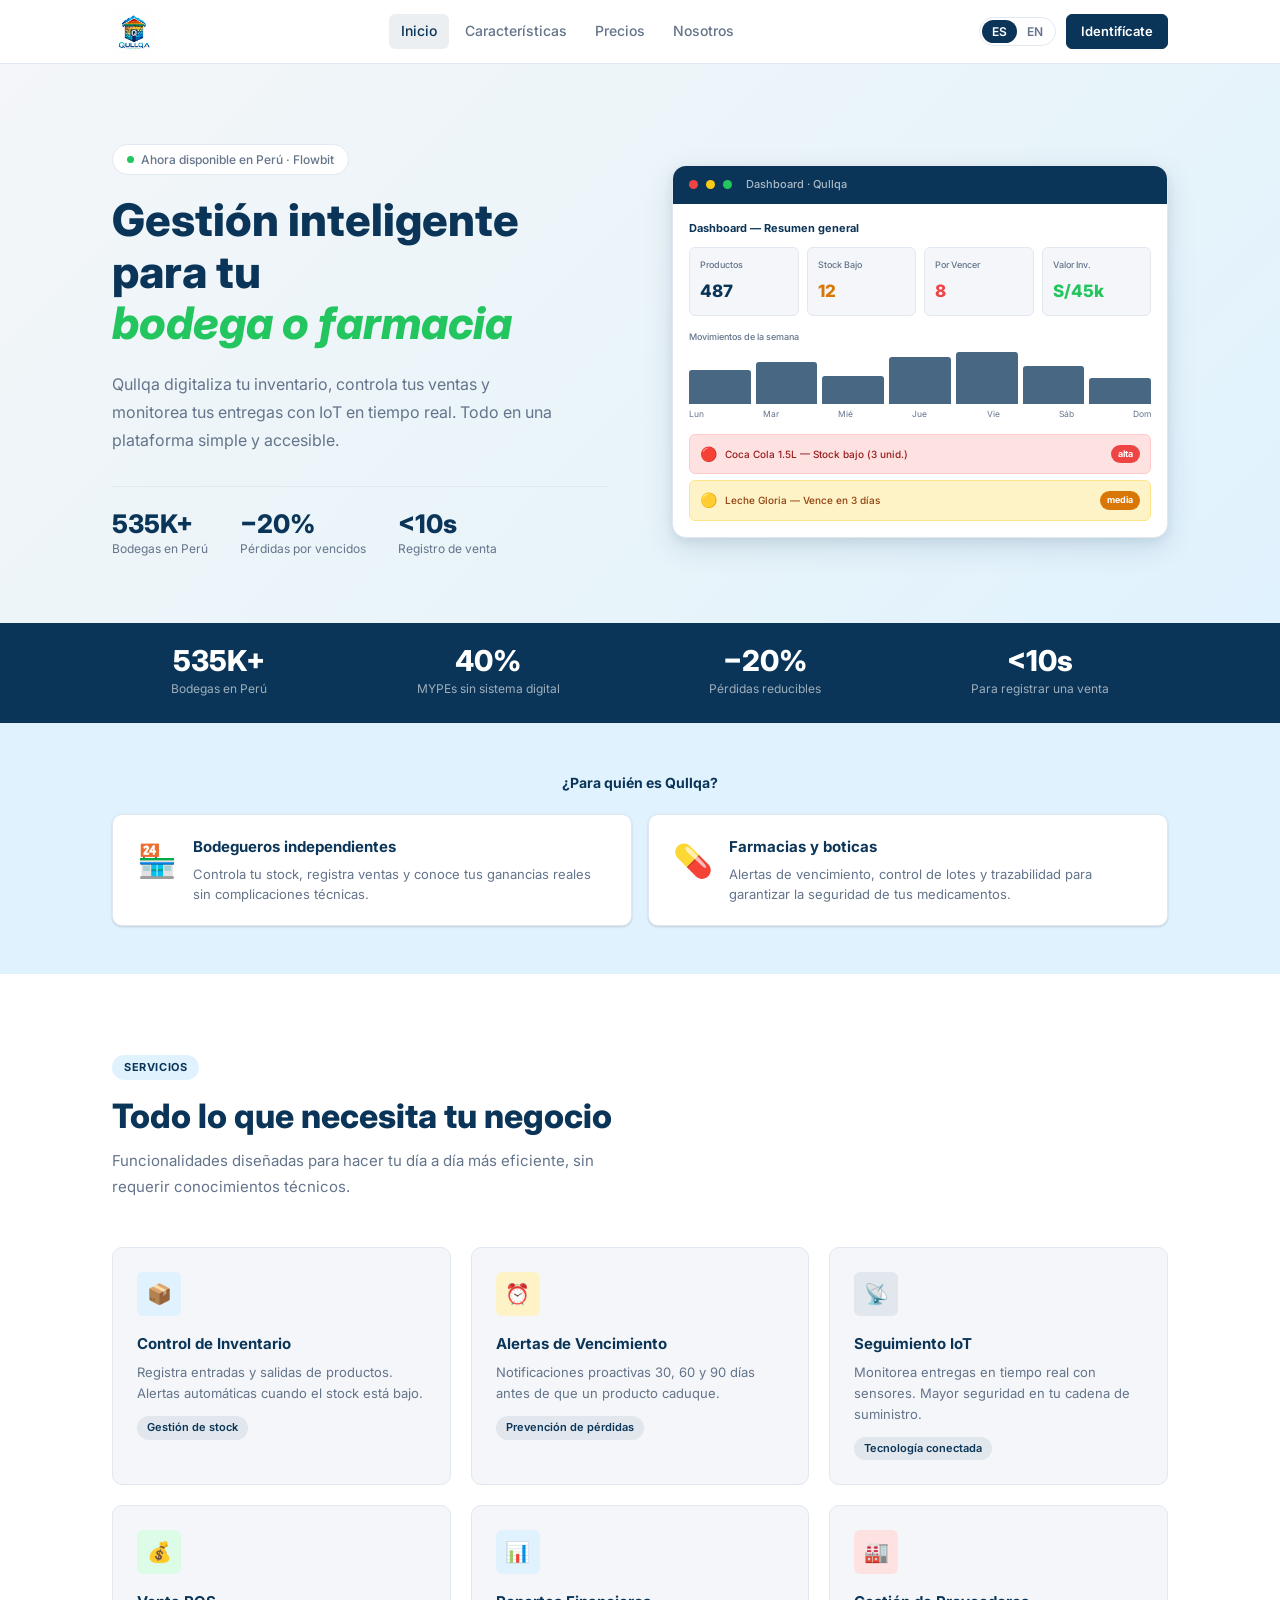
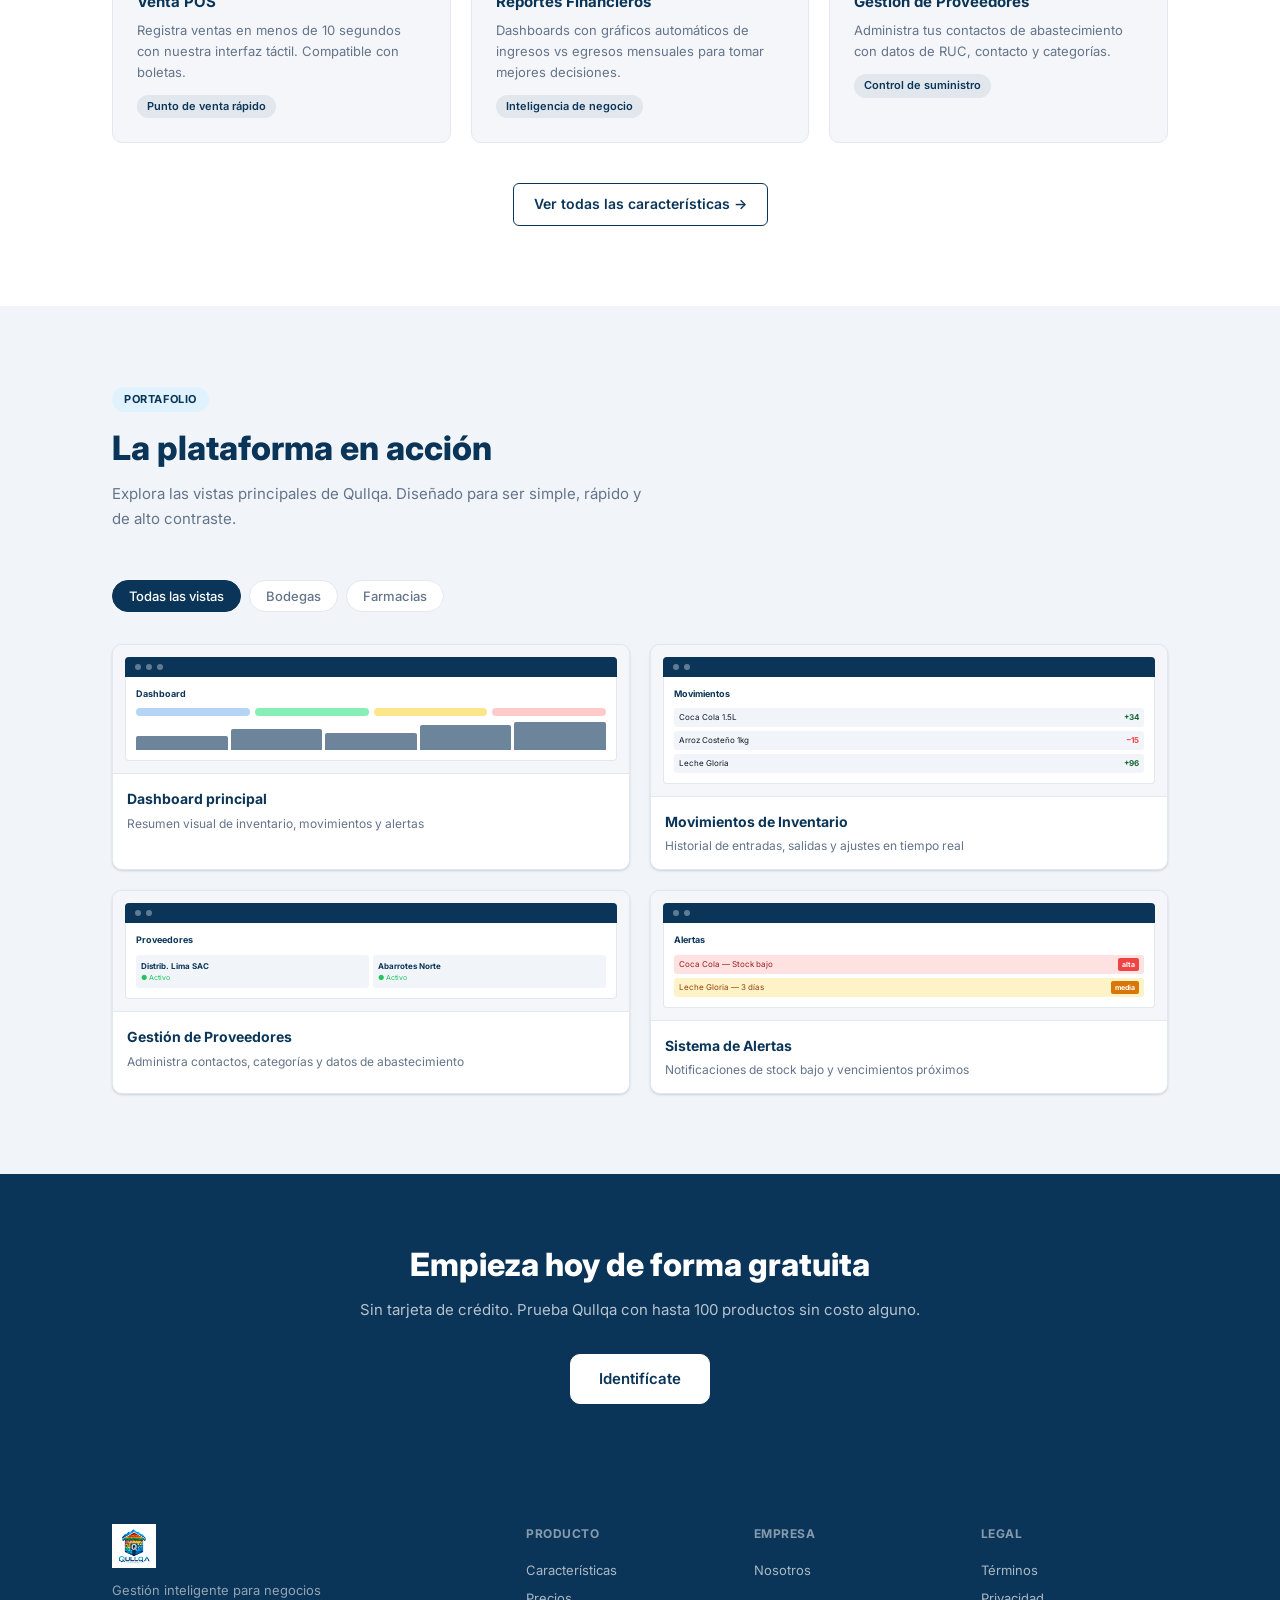
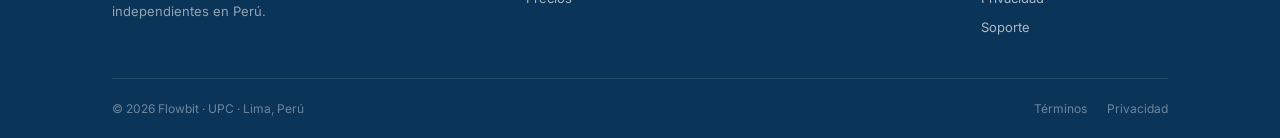
==== commit c5a40315: "feat(links): update links to webapp." ====
--- a/index.html
+++ b/index.html
@@ -34,7 +34,7 @@
         <button class="lang-btn active" data-lang="es">ES</button>
         <button class="lang-btn" data-lang="en">EN</button>
       </div>
-      <a href="https://delightful-mud-0c20e9a0f.7.azurestaticapps.net/" class="btn btn-primary btn-sm">Identifícate</a>
+      <a href="https://calm-tree-02cb7940f.7.azurestaticapps.net" class="btn btn-primary btn-sm">Identifícate</a>
     </div>
   </div>
 </nav>
@@ -355,7 +355,7 @@
     <h2 class="section-title" data-i18n="cta.title">Empieza hoy de forma gratuita</h2>
     <p class="section-sub white" data-i18n="cta.sub">Sin tarjeta de crédito. Prueba Qullqa con hasta 100 productos sin costo alguno.</p>
     <div class="cta-banner-btns">
-      <a href="https://delightful-mud-0c20e9a0f.7.azurestaticapps.net/" class="btn btn-primary btn-lg" style="background:white;color:var(--primary);border-color:white;">Identifícate</a>
+      <a href="https://calm-tree-02cb7940f.7.azurestaticapps.net" class="btn btn-primary btn-lg" style="background:white;color:var(--primary);border-color:white;">Identifícate</a>
     </div>
   </div>
 </section>
--- a/css/styles.css
+++ b/css/styles.css
@@ -0,0 +1,967 @@
+/* ============================================================
+   QULLQA LANDING PAGE — STYLESHEET
+   Startup: Flowbit · UPC · Lima, Perú · 2026
+   Style Guide: Qullqa Brand Guidelines
+   ============================================================ */
+
+/* 1. FONTS -------------------------------------------------- */
+@import url('https://fonts.googleapis.com/css2?family=Orbitron:wght@400;600;700;800;900&family=Inter:wght@300;400;500;600;700;800&display=swap');
+
+/* 2. RESET -------------------------------------------------- */
+*, *::before, *::after { box-sizing: border-box; margin: 0; padding: 0; }
+html { scroll-behavior: smooth; }
+img, svg { display: block; max-width: 100%; }
+a { text-decoration: none; }
+button { font-family: inherit; cursor: pointer; }
+ul { list-style: none; }
+
+/* 3. CSS VARIABLES — QULLQA PALETTE ------------------------ */
+:root {
+  /* Primary — Azul profundo */
+  --primary:       #0B3558;
+  --primary-dark:  #082843;
+  --primary-hover: #0d3f6b;
+  --primary-alpha: rgba(11, 53, 88, 0.08);
+  --primary-alpha2: rgba(11, 53, 88, 0.15);
+
+  /* Secondary — Gris azulado */
+  --gray:          #64748B;
+  --gray-light:    #94A3B8;
+  --gray-border:   #E2E8F0;
+  --gray-100:      #F1F5F9;
+  --gray-50:       #F4F6F9;
+  --off-white:     #FAFAF7;
+
+  /* Semantic colors */
+  --danger:        #EF4444;
+  --danger-light:  #FEE2E2;
+  --warning:       #FACC15;
+  --warning-light: #FEF3C7;
+  --success:       #22C55E;
+  --success-light: #DCFCE7;
+
+  /* Background accents */
+  --bg-blue:   #E0F2FE;
+  --bg-cream:  #FEF3C7;
+
+  /* Text */
+  --text:      #0F172A;
+  --text-muted:#64748B;
+  --white:     #FFFFFF;
+
+  /* Shadows */
+  --shadow-sm: 0 1px 2px rgba(0,0,0,.06), 0 1px 3px rgba(0,0,0,.1);
+  --shadow:    0 2px 8px rgba(11,53,88,.08), 0 1px 3px rgba(11,53,88,.05);
+  --shadow-md: 0 4px 16px rgba(11,53,88,.1), 0 2px 6px rgba(11,53,88,.06);
+  --shadow-lg: 0 10px 30px rgba(11,53,88,.12), 0 4px 10px rgba(11,53,88,.07);
+
+  /* Radii */
+  --r-xs: 4px;
+  --r-sm: 6px;
+  --r:    10px;
+  --r-md: 14px;
+  --r-lg: 20px;
+  --r-xl: 28px;
+  --r-full: 9999px;
+
+  /* Spacing */
+  --section-y: 5rem;
+  --container: 1120px;
+  --navbar-h: 64px;
+}
+
+/* 4. BASE / TYPOGRAPHY ------------------------------------- */
+body {
+  font-family: 'Inter', 'Segoe UI', system-ui, sans-serif;
+  font-size: 15px;
+  color: var(--text);
+  background: var(--white);
+  line-height: 1.6;
+  -webkit-font-smoothing: antialiased;
+}
+
+.brand-font {
+  font-family: 'Orbitron', 'Segoe UI Emoji', sans-serif;
+  letter-spacing: 0.5px;
+}
+
+h1, h2, h3, h4 { line-height: 1.2; font-weight: 700; color: var(--primary); }
+p { color: var(--text-muted); line-height: 1.7; }
+
+/* 5. LAYOUT ------------------------------------------------ */
+.container {
+  max-width: var(--container);
+  margin: 0 auto;
+  padding: 0 2rem;
+}
+section { padding: var(--section-y) 0; }
+
+/* 6. NAVBAR ------------------------------------------------ */
+.navbar {
+  position: sticky;
+  top: 0;
+  z-index: 200;
+  background: rgba(255,255,255,0.95);
+  backdrop-filter: blur(10px);
+  border-bottom: 1px solid var(--gray-border);
+  height: var(--navbar-h);
+}
+.navbar-container {
+  max-width: var(--container);
+  margin: 0 auto;
+  padding: 0 2rem;
+  height: 100%;
+  display: flex;
+  align-items: center;
+  justify-content: space-between;
+  gap: 2rem;
+}
+.navbar-logo {
+  display: flex;
+  align-items: center;
+  gap: 10px;
+  flex-shrink: 0;
+}
+.logo-icon {
+  width: 38px; height: 38px;
+  background: var(--primary);
+  border-radius: var(--r-sm);
+  display: flex;
+  align-items: center;
+  justify-content: center;
+  flex-shrink: 0;
+}
+.logo-svg { width: 22px; height: 22px; }
+.logo-name {
+  font-family: 'Orbitron', sans-serif;
+  font-size: 16px;
+  font-weight: 700;
+  color: var(--primary);
+  letter-spacing: 1px;
+}
+.navbar-links {
+  display: flex;
+  gap: 0.25rem;
+  align-items: center;
+}
+.navbar-links a {
+  font-size: 14px;
+  font-weight: 500;
+  color: var(--text-muted);
+  padding: 6px 12px;
+  border-radius: var(--r-sm);
+  transition: color .15s, background .15s;
+}
+.navbar-links a:hover,
+.navbar-links a.active { color: var(--primary); background: var(--primary-alpha); }
+.navbar-actions {
+  display: flex;
+  align-items: center;
+  gap: 10px;
+  flex-shrink: 0;
+}
+
+/* 7. BUTTONS ----------------------------------------------- */
+.btn {
+  display: inline-flex;
+  align-items: center;
+  justify-content: center;
+  gap: 7px;
+  font-size: 14px;
+  font-weight: 600;
+  border-radius: var(--r-sm);
+  border: none;
+  padding: 9px 20px;
+  transition: all .18s;
+  cursor: pointer;
+  white-space: nowrap;
+}
+.btn-primary {
+  background: var(--primary);
+  color: var(--white);
+  border: 1.5px solid var(--primary);
+}
+.btn-primary:hover { background: var(--primary-hover); border-color: var(--primary-hover); transform: translateY(-1px); box-shadow: var(--shadow-md); }
+.btn-outline {
+  background: transparent;
+  color: var(--primary);
+  border: 1.5px solid var(--primary);
+}
+.btn-outline:hover { background: var(--primary-alpha); transform: translateY(-1px); }
+.btn-ghost {
+  background: transparent;
+  color: var(--text-muted);
+  border: 1px solid var(--gray-border);
+}
+.btn-ghost:hover { color: var(--primary); border-color: var(--primary); }
+.btn-light {
+  background: rgba(255,255,255,.12);
+  color: var(--white);
+  border: 1px solid rgba(255,255,255,.25);
+}
+.btn-light:hover { background: rgba(255,255,255,.22); }
+.btn-lg { padding: 12px 28px; font-size: 15px; border-radius: var(--r); }
+.btn-sm { padding: 6px 14px; font-size: 13px; }
+.btn-full { width: 100%; }
+
+/* 8. BADGES & TAGS ----------------------------------------- */
+.section-tag {
+  display: inline-block;
+  background: var(--bg-blue);
+  color: var(--primary);
+  font-size: 11px;
+  font-weight: 700;
+  padding: 4px 12px;
+  border-radius: var(--r-full);
+  text-transform: uppercase;
+  letter-spacing: 0.6px;
+  margin-bottom: 1rem;
+}
+.section-tag.warning { background: var(--warning-light); color: #92400e; }
+.section-tag.success { background: var(--success-light); color: #166534; }
+.section-tag.white   { background: rgba(255,255,255,.12); color: rgba(255,255,255,.85); }
+
+.pill {
+  display: inline-flex;
+  align-items: center;
+  gap: 7px;
+  background: var(--white);
+  border: 1px solid var(--gray-border);
+  color: var(--text-muted);
+  font-size: 12px;
+  font-weight: 500;
+  padding: 5px 14px;
+  border-radius: var(--r-full);
+  margin-bottom: 1.25rem;
+}
+.pill-dot {
+  width: 7px; height: 7px;
+  border-radius: 50%;
+  background: var(--success);
+  flex-shrink: 0;
+}
+
+/* 9. SECTION HEADERS --------------------------------------- */
+.section-header { margin-bottom: 3rem; }
+.section-header.center { text-align: center; }
+.section-header.center .section-sub { margin-inline: auto; }
+.section-title {
+  font-size: clamp(1.6rem, 3vw, 2.1rem);
+  font-weight: 800;
+  color: var(--primary);
+  line-height: 1.2;
+  margin-bottom: 0.75rem;
+}
+.section-title em { font-style: normal; color: var(--success); }
+.section-title.white { color: var(--white); }
+.section-sub {
+  font-size: 15px;
+  color: var(--text-muted);
+  line-height: 1.7;
+  max-width: 540px;
+}
+.section-sub.white { color: rgba(255,255,255,.7); max-width: 100%; }
+
+/* 10. HERO SECTION ----------------------------------------- */
+.hero {
+  padding: 5rem 0 4rem;
+  background: linear-gradient(135deg, #F4F6F9 0%, #E8F4F9 60%, var(--bg-blue) 100%);
+  overflow: hidden;
+}
+.hero-grid {
+  display: grid;
+  grid-template-columns: 1fr 1fr;
+  gap: 4rem;
+  align-items: center;
+}
+.hero-copy { max-width: 520px; }
+.hero-title {
+  font-size: clamp(2rem, 4vw, 2.8rem);
+  font-weight: 800;
+  color: var(--primary);
+  line-height: 1.15;
+  margin-bottom: 1.25rem;
+}
+.hero-title .highlight { color: var(--success); }
+.hero-desc {
+  font-size: 16px;
+  color: var(--text-muted);
+  line-height: 1.75;
+  margin-bottom: 2rem;
+  max-width: 440px;
+}
+.hero-btns {
+  display: flex;
+  gap: 12px;
+  flex-wrap: wrap;
+  margin-bottom: 2.5rem;
+}
+.hero-stats {
+  display: flex;
+  gap: 2rem;
+  flex-wrap: wrap;
+  padding-top: 1.5rem;
+  border-top: 1px solid var(--gray-border);
+}
+.hero-stat {}
+.stat-val {
+  font-size: 1.6rem;
+  font-weight: 800;
+  color: var(--primary);
+  line-height: 1;
+  margin-bottom: 3px;
+}
+.stat-lbl { font-size: 12px; color: var(--text-muted); }
+
+/* 10a. DASHBOARD MOCKUP (Hero visual) */
+.hero-visual {
+  background: var(--white);
+  border-radius: var(--r-md);
+  border: 1px solid var(--gray-border);
+  box-shadow: var(--shadow-lg);
+  overflow: hidden;
+}
+.hv-topbar {
+  background: var(--primary);
+  padding: 10px 16px;
+  display: flex;
+  align-items: center;
+  gap: 8px;
+}
+.hv-dot { width: 9px; height: 9px; border-radius: 50%; }
+.hv-title { font-size: 11px; color: rgba(255,255,255,.65); margin-left: 6px; font-weight: 500; }
+.hv-body { padding: 16px; }
+.hv-label { font-size: 11px; font-weight: 700; color: var(--primary); margin-bottom: 10px; }
+.hv-cards { display: grid; grid-template-columns: repeat(4, 1fr); gap: 8px; margin-bottom: 14px; }
+.hv-card {
+  background: var(--gray-50);
+  border-radius: var(--r-sm);
+  padding: 10px;
+  border: 1px solid var(--gray-border);
+}
+.hv-card-lbl { font-size: 9px; color: var(--text-muted); margin-bottom: 5px; font-weight: 500; }
+.hv-card-val { font-size: 17px; font-weight: 800; color: var(--primary); }
+.hv-card-val.warn   { color: #D97706; }
+.hv-card-val.danger { color: var(--danger); }
+.hv-card-val.green  { color: var(--success); }
+.hv-chart-lbl { font-size: 9px; color: var(--text-muted); margin-bottom: 8px; font-weight: 500; }
+.hv-bars { display: flex; align-items: flex-end; gap: 5px; height: 52px; }
+.hv-bar {
+  flex: 1;
+  background: var(--primary);
+  border-radius: 3px 3px 0 0;
+  opacity: 0.75;
+  transition: opacity .2s;
+}
+
+.hv-bar:hover { opacity: 1; }
+.hv-days { display: flex; justify-content: space-between; font-size: 8.5px; color: var(--text-muted); margin-top: 4px; }
+.hv-alert {
+  margin-top: 12px;
+  background: var(--danger-light);
+  border: 1px solid #FECACA;
+  border-radius: var(--r-sm);
+  padding: 8px 10px;
+  display: flex;
+  align-items: center;
+  gap: 8px;
+}
+.hv-alert-text { font-size: 10px; color: #991B1B; font-weight: 500; }
+.hv-alert-badge {
+  margin-left: auto;
+  background: var(--danger);
+  color: white;
+  font-size: 9px;
+  font-weight: 700;
+  padding: 2px 7px;
+  border-radius: var(--r-full);
+}
+.hv-alert-warn {
+  margin-top: 6px;
+  background: var(--warning-light);
+  border: 1px solid #FDE68A;
+  border-radius: var(--r-sm);
+  padding: 8px 10px;
+  display: flex;
+  align-items: center;
+  gap: 8px;
+}
+.hv-alert-warn .hv-alert-text { color: #92400E; }
+.hv-alert-warn .hv-alert-badge { background: #D97706; }
+
+/* 11. STATS BAR -------------------------------------------- */
+.stats-bar {
+  background: var(--primary);
+  padding: 1.5rem 0;
+}
+.stats-bar-inner {
+  display: flex;
+  justify-content: space-around;
+  align-items: center;
+  flex-wrap: wrap;
+  gap: 2rem;
+}
+.stats-bar-item { text-align: center; }
+.stats-bar-val {
+  font-size: 1.8rem;
+  font-weight: 800;
+  color: var(--white);
+  line-height: 1;
+  margin-bottom: 4px;
+}
+.stats-bar-lbl { font-size: 12px; color: rgba(255,255,255,.6); }
+
+/* 12. SEGMENTS SECTION ------------------------------------- */
+.segments { background: var(--bg-blue); padding: 3rem 0; }
+.segments-label { font-size: 14px; font-weight: 700; color: var(--primary); text-align: center; margin-bottom: 1.25rem; }
+.segments-grid { display: grid; grid-template-columns: 1fr 1fr; gap: 16px; }
+.seg-card {
+  background: var(--white);
+  border: 1px solid var(--gray-border);
+  border-radius: var(--r);
+  padding: 1.25rem 1.5rem;
+  display: flex;
+  gap: 1rem;
+  align-items: flex-start;
+  box-shadow: var(--shadow-sm);
+  transition: box-shadow .2s, transform .2s;
+}
+.seg-card:hover { box-shadow: var(--shadow-md); transform: translateY(-2px); }
+.seg-icon { font-size: 2rem; flex-shrink: 0; }
+.seg-name { font-size: 15px; font-weight: 700; color: var(--primary); margin-bottom: 5px; }
+.seg-desc { font-size: 13px; color: var(--text-muted); line-height: 1.55; }
+
+/* 13. FEATURES SECTION ------------------------------------- */
+.features-section { background: var(--white); }
+.features-grid { display: grid; grid-template-columns: repeat(3, 1fr); gap: 20px; }
+.feat-card {
+  background: var(--gray-50);
+  border: 1px solid var(--gray-border);
+  border-radius: var(--r);
+  padding: 1.5rem;
+  transition: box-shadow .2s, transform .2s;
+}
+.feat-card:hover { box-shadow: var(--shadow-md); transform: translateY(-2px); }
+.feat-icon-wrap {
+  width: 44px; height: 44px;
+  border-radius: var(--r-sm);
+  display: flex;
+  align-items: center;
+  justify-content: center;
+  font-size: 20px;
+  margin-bottom: 1rem;
+}
+.feat-icon-wrap.blue   { background: var(--bg-blue); }
+.feat-icon-wrap.green  { background: var(--success-light); }
+.feat-icon-wrap.yellow { background: var(--warning-light); }
+.feat-icon-wrap.red    { background: var(--danger-light); }
+.feat-icon-wrap.navy   { background: var(--primary-alpha); }
+.feat-icon-wrap.cream  { background: var(--bg-cream); }
+.feat-name { font-size: 15px; font-weight: 700; color: var(--primary); margin-bottom: 6px; }
+.feat-desc { font-size: 13px; color: var(--text-muted); line-height: 1.6; }
+.feat-tag {
+  display: inline-block;
+  margin-top: 12px;
+  background: var(--primary-alpha);
+  color: var(--primary);
+  font-size: 11px;
+  font-weight: 600;
+  padding: 3px 10px;
+  border-radius: var(--r-full);
+}
+
+/* 14. PORTFOLIO / SCREENSHOTS ----------------------------- */
+.portfolio-section { background: var(--gray-100); }
+.port-tabs {
+  display: flex;
+  gap: 8px;
+  margin-bottom: 2rem;
+  flex-wrap: wrap;
+}
+.port-tab {
+  padding: 7px 16px;
+  border-radius: var(--r-full);
+  font-size: 13px;
+  font-weight: 500;
+  border: 1px solid var(--gray-border);
+  background: var(--white);
+  color: var(--text-muted);
+  cursor: pointer;
+  transition: all .15s;
+}
+.port-tab.active, .port-tab:hover { background: var(--primary); color: var(--white); border-color: var(--primary); }
+.port-grid { display: grid; grid-template-columns: repeat(2, 1fr); gap: 20px; }
+.port-item {
+  background: var(--white);
+  border: 1px solid var(--gray-border);
+  border-radius: var(--r);
+  overflow: hidden;
+  box-shadow: var(--shadow-sm);
+  transition: box-shadow .2s;
+}
+.port-item:hover { box-shadow: var(--shadow-md); }
+.port-screen { background: var(--gray-50); padding: 12px; border-bottom: 1px solid var(--gray-border); }
+.port-mini-bar {
+  display: flex; align-items: center; gap: 5px;
+  background: var(--primary); border-radius: var(--r-xs) var(--r-xs) 0 0;
+  padding: 7px 10px;
+}
+.port-mini-dot { width: 6px; height: 6px; border-radius: 50%; background: rgba(255,255,255,.35); }
+.port-mini-body {
+  background: var(--white);
+  border: 1px solid var(--gray-border);
+  border-top: none;
+  border-radius: 0 0 var(--r-xs) var(--r-xs);
+  padding: 10px;
+  min-height: 72px;
+}
+.port-mini-title { font-size: 9px; font-weight: 700; color: var(--primary); margin-bottom: 7px; }
+.port-mini-row { display: flex; gap: 5px; margin-bottom: 5px; }
+.port-mini-cell { flex: 1; height: 8px; background: var(--gray-100); border-radius: var(--r-xs); }
+.port-mini-cell.filled { background: #B3D4F4; }
+.port-mini-cell.green  { background: #86EFB8; }
+.port-mini-cell.warn   { background: #FDE68A; }
+.port-mini-cell.red    { background: #FECACA; }
+.port-info { padding: 14px; }
+.port-info-name { font-size: 14px; font-weight: 700; color: var(--primary); margin-bottom: 3px; }
+.port-info-desc { font-size: 12px; color: var(--text-muted); }
+
+/* 15. CTA BANNER ------------------------------------------- */
+.cta-banner {
+  background: var(--primary);
+  padding: 4.5rem 0;
+  text-align: center;
+}
+.cta-banner .section-title { color: var(--white); font-size: 2rem; }
+.cta-banner .section-sub { color: rgba(255,255,255,.7); margin: 0 auto 2rem; }
+.cta-banner-btns { display: flex; justify-content: center; gap: 14px; flex-wrap: wrap; }
+
+/* 16. PRICING SECTION -------------------------------------- */
+.pricing-section { background: var(--white); }
+.pricing-toggle {
+  display: flex;
+  align-items: center;
+  justify-content: center;
+  gap: 12px;
+  margin-bottom: 3rem;
+}
+.toggle-label { font-size: 14px; color: var(--text-muted); font-weight: 500; }
+.toggle-switch {
+  position: relative; width: 48px; height: 26px; cursor: pointer;
+}
+.toggle-switch input { opacity: 0; width: 0; height: 0; }
+.toggle-slider {
+  position: absolute; inset: 0;
+  background: var(--gray-border);
+  border-radius: var(--r-full);
+  transition: .3s;
+}
+.toggle-slider::before {
+  content: '';
+  position: absolute;
+  left: 3px; top: 3px;
+  width: 20px; height: 20px;
+  background: var(--white);
+  border-radius: 50%;
+  transition: .3s;
+  box-shadow: var(--shadow-sm);
+}
+.toggle-switch input:checked + .toggle-slider { background: var(--primary); }
+.toggle-switch input:checked + .toggle-slider::before { transform: translateX(22px); }
+.toggle-badge {
+  background: var(--success-light);
+  color: #166534;
+  font-size: 11px;
+  font-weight: 700;
+  padding: 2px 8px;
+  border-radius: var(--r-full);
+}
+.price-grid { display: grid; grid-template-columns: repeat(3, 1fr); gap: 20px; }
+.price-card {
+  border: 1px solid var(--gray-border);
+  border-radius: var(--r-md);
+  padding: 1.75rem;
+  position: relative;
+  transition: box-shadow .2s;
+}
+.price-card:hover { box-shadow: var(--shadow-md); }
+.price-card.featured { border: 2px solid var(--primary); }
+.price-popular {
+  position: absolute; top: -13px; left: 50%; transform: translateX(-50%);
+  background: var(--primary);
+  color: var(--white);
+  font-size: 11px; font-weight: 700;
+  padding: 4px 14px;
+  border-radius: var(--r-full);
+  white-space: nowrap;
+}
+.price-plan { font-size: 14px; font-weight: 700; color: var(--primary); margin-bottom: 4px; }
+.price-amount {
+  font-size: 2rem;
+  font-weight: 800;
+  color: var(--primary);
+  line-height: 1;
+  margin-bottom: 4px;
+}
+.price-amount .currency { font-size: 1rem; font-weight: 600; vertical-align: super; line-height: 0; }
+.price-amount .period { font-size: 13px; font-weight: 400; color: var(--text-muted); }
+.price-desc { font-size: 13px; color: var(--text-muted); margin-bottom: 1.25rem; padding-bottom: 1.25rem; border-bottom: 1px solid var(--gray-border); }
+.price-features { margin-bottom: 1.5rem; }
+.price-features li {
+  font-size: 13px;
+  color: var(--text);
+  padding: 5px 0;
+  display: flex;
+  align-items: center;
+  gap: 8px;
+}
+.price-features li::before { content: '✓'; color: var(--success); font-weight: 800; flex-shrink: 0; }
+.price-features li.no::before { content: '✕'; color: var(--gray-light); }
+.price-features li.no { color: var(--text-muted); }
+.price-note { text-align: center; font-size: 12px; color: var(--text-muted); margin-top: 1.5rem; }
+
+/* 17. ABOUT / TEAM ----------------------------------------- */
+.about-hero { background: var(--primary); padding: 5rem 0; text-align: center; }
+.about-hero .section-title { color: var(--white); font-size: clamp(1.8rem, 4vw, 2.6rem); margin-bottom: 1rem; }
+.about-hero .section-sub { color: rgba(255,255,255,.7); margin: 0 auto; font-size: 16px; }
+.mission-grid { display: grid; grid-template-columns: 1fr 1fr; gap: 20px; margin-top: 2rem; }
+.mission-card {
+  background: rgba(255,255,255,.07);
+  border: 1px solid rgba(255,255,255,.15);
+  border-radius: var(--r);
+  padding: 1.5rem;
+}
+.mission-card-icon { font-size: 1.75rem; margin-bottom: 0.75rem; }
+.mission-card-title { font-size: 16px; font-weight: 700; color: var(--white); margin-bottom: 0.5rem; }
+.mission-card-text { font-size: 13px; color: rgba(255,255,255,.65); line-height: 1.65; }
+.values-row { display: flex; flex-wrap: wrap; gap: 10px; margin-top: 2.5rem; justify-content: center; }
+.value-chip {
+  background: rgba(255,255,255,.1);
+  border: 1px solid rgba(255,255,255,.2);
+  color: rgba(255,255,255,.85);
+  font-size: 13px;
+  font-weight: 500;
+  padding: 6px 16px;
+  border-radius: var(--r-full);
+}
+.team-section { background: var(--gray-100); }
+.team-grid { display: grid; grid-template-columns: repeat(5, 1fr); gap: 16px; }
+.team-card {
+  background: var(--white);
+  border: 1px solid var(--gray-border);
+  border-radius: var(--r);
+  padding: 1.5rem 1rem;
+  text-align: center;
+  box-shadow: var(--shadow-sm);
+  transition: box-shadow .2s, transform .2s;
+}
+.team-card:hover { box-shadow: var(--shadow-md); transform: translateY(-3px); }
+.team-avatar {
+  width: 60px; height: 60px;
+  border-radius: 50%;
+  background: var(--primary-alpha);
+  display: flex;
+  align-items: center;
+  justify-content: center;
+  font-size: 1.5rem;
+  margin: 0 auto 1rem;
+  border: 2px solid var(--bg-blue);
+}
+.team-name { font-size: 13px; font-weight: 700; color: var(--primary); margin-bottom: 3px; }
+.team-role { font-size: 11px; color: var(--text-muted); line-height: 1.4; }
+.team-badge {
+  display: inline-block;
+  margin-top: 8px;
+  background: var(--bg-blue);
+  color: var(--primary);
+  font-size: 10px;
+  font-weight: 600;
+  padding: 2px 8px;
+  border-radius: var(--r-full);
+}
+.startup-section { background: var(--white); }
+.startup-grid { display: grid; grid-template-columns: 1fr 1fr; gap: 3rem; align-items: center; }
+.startup-text .section-title { margin-bottom: 1rem; }
+.startup-text .section-sub { margin-bottom: 1.5rem; }
+.startup-stats { display: grid; grid-template-columns: 1fr 1fr; gap: 16px; }
+.startup-stat {
+  background: var(--gray-100);
+  border: 1px solid var(--gray-border);
+  border-radius: var(--r);
+  padding: 1.25rem;
+}
+.startup-stat-val { font-size: 1.75rem; font-weight: 800; color: var(--primary); line-height: 1; margin-bottom: 4px; }
+.startup-stat-lbl { font-size: 12px; color: var(--text-muted); }
+
+/* 18. FEATURES PAGE ---------------------------------------- */
+.features-page-hero {
+  background: linear-gradient(160deg, var(--primary) 0%, #0d4a7a 100%);
+  padding: 5rem 0 4rem;
+  text-align: center;
+}
+.features-page-hero .section-title { color: var(--white); font-size: clamp(1.8rem, 4vw, 2.5rem); }
+.features-page-hero .section-sub { color: rgba(255,255,255,.7); margin: 0 auto; font-size: 16px; }
+.features-full-grid { display: grid; grid-template-columns: repeat(3, 1fr); gap: 24px; }
+.feat-full-card {
+  background: var(--white);
+  border: 1px solid var(--gray-border);
+  border-radius: var(--r-md);
+  padding: 2rem;
+  box-shadow: var(--shadow-sm);
+  transition: box-shadow .2s, transform .2s;
+}
+.feat-full-card:hover { box-shadow: var(--shadow-lg); transform: translateY(-3px); }
+.feat-full-icon {
+  width: 52px; height: 52px;
+  border-radius: var(--r);
+  display: flex;
+  align-items: center;
+  justify-content: center;
+  font-size: 24px;
+  margin-bottom: 1.25rem;
+}
+.feat-full-name { font-size: 17px; font-weight: 700; color: var(--primary); margin-bottom: 8px; }
+.feat-full-desc { font-size: 14px; color: var(--text-muted); line-height: 1.7; margin-bottom: 1rem; }
+.feat-full-tag {
+  display: inline-block;
+  background: var(--primary-alpha);
+  color: var(--primary);
+  font-size: 11px;
+  font-weight: 600;
+  padding: 4px 12px;
+  border-radius: var(--r-full);
+}
+.how-section { background: var(--gray-100); }
+.how-steps { display: grid; grid-template-columns: repeat(4, 1fr); gap: 20px; margin-top: 2rem; }
+.how-step { text-align: center; padding: 1.5rem 1rem; }
+.how-step-num {
+  width: 44px; height: 44px;
+  border-radius: 50%;
+  background: var(--primary);
+  color: var(--white);
+  font-size: 16px;
+  font-weight: 800;
+  display: flex;
+  align-items: center;
+  justify-content: center;
+  margin: 0 auto 1rem;
+  font-family: 'Orbitron', sans-serif;
+}
+.how-step-title { font-size: 14px; font-weight: 700; color: var(--primary); margin-bottom: 6px; }
+.how-step-desc { font-size: 13px; color: var(--text-muted); line-height: 1.55; }
+
+/* 19. PRICING PAGE ----------------------------------------- */
+.pricing-page-hero {
+  background: linear-gradient(160deg, var(--gray-100) 0%, var(--bg-blue) 100%);
+  padding: 5rem 0 4rem;
+  text-align: center;
+}
+.pricing-faq { background: var(--gray-100); }
+.faq-list { max-width: 700px; margin: 0 auto; display: flex; flex-direction: column; gap: 12px; }
+.faq-item {
+  background: var(--white);
+  border: 1px solid var(--gray-border);
+  border-radius: var(--r);
+  overflow: hidden;
+}
+.faq-q {
+  padding: 1rem 1.25rem;
+  font-size: 14px;
+  font-weight: 600;
+  color: var(--primary);
+  cursor: pointer;
+  display: flex;
+  justify-content: space-between;
+  align-items: center;
+  user-select: none;
+}
+.faq-q::after { content: '+'; font-size: 18px; font-weight: 300; color: var(--text-muted); transition: transform .2s; }
+.faq-item.open .faq-q::after { content: '−'; }
+.faq-a {
+  display: none;
+  padding: 0 1.25rem 1rem;
+  font-size: 13px;
+  color: var(--text-muted);
+  line-height: 1.65;
+  border-top: 1px solid var(--gray-border);
+}
+.faq-item.open .faq-a { display: block; padding-top: 0.75rem; }
+
+/* 20. CONTACT SECTION -------------------------------------- */
+.contact-section { background: var(--gray-100); }
+.contact-grid { display: grid; grid-template-columns: 1fr 1.2fr; gap: 3rem; }
+.contact-item {
+  display: flex;
+  gap: 14px;
+  align-items: flex-start;
+  margin-bottom: 1.5rem;
+}
+.contact-icon-wrap {
+  width: 40px; height: 40px;
+  background: var(--bg-blue);
+  border-radius: var(--r-sm);
+  display: flex;
+  align-items: center;
+  justify-content: center;
+  font-size: 18px;
+  flex-shrink: 0;
+}
+.contact-item-title { font-size: 14px; font-weight: 700; color: var(--primary); margin-bottom: 3px; }
+.contact-item-val { font-size: 13px; color: var(--text-muted); }
+.contact-demo {
+  background: var(--white);
+  border: 1px solid var(--gray-border);
+  border-radius: var(--r);
+  padding: 1.25rem;
+  margin-top: 1.5rem;
+}
+.contact-form {
+  background: var(--white);
+  border: 1px solid var(--gray-border);
+  border-radius: var(--r-md);
+  padding: 2rem;
+  box-shadow: var(--shadow-sm);
+}
+.form-title { font-size: 16px; font-weight: 700; color: var(--primary); margin-bottom: 1.25rem; }
+.form-row { display: grid; grid-template-columns: 1fr 1fr; gap: 12px; margin-bottom: 12px; }
+.form-group { margin-bottom: 12px; }
+.form-label {
+  display: block;
+  font-size: 11px;
+  font-weight: 700;
+  color: var(--text-muted);
+  text-transform: uppercase;
+  letter-spacing: 0.4px;
+  margin-bottom: 5px;
+}
+.form-input, .form-select, .form-textarea {
+  width: 100%;
+  padding: 9px 13px;
+  border: 1px solid var(--gray-border);
+  border-radius: var(--r-sm);
+  font-size: 14px;
+  font-family: inherit;
+  color: var(--text);
+  background: var(--gray-50);
+  transition: border-color .15s, box-shadow .15s;
+  outline: none;
+}
+.form-input:focus, .form-select:focus, .form-textarea:focus {
+  border-color: var(--primary);
+  box-shadow: 0 0 0 3px var(--primary-alpha);
+  background: var(--white);
+}
+.form-textarea { resize: vertical; min-height: 90px; }
+
+/* 21. FOOTER ----------------------------------------------- */
+.footer {
+  background: var(--primary);
+  padding: 3rem 0 0;
+}
+.footer-grid {
+  display: grid;
+  grid-template-columns: 2fr 1fr 1fr 1fr;
+  gap: 2.5rem;
+  padding-bottom: 2.5rem;
+  border-bottom: 1px solid rgba(255,255,255,.1);
+}
+.footer-brand .logo-name { color: var(--white); }
+.footer-tagline {
+  font-size: 13px;
+  color: rgba(255,255,255,.55);
+  line-height: 1.6;
+  margin-top: 0.75rem;
+  max-width: 240px;
+}
+.footer-col-title {
+  font-size: 12px;
+  font-weight: 700;
+  text-transform: uppercase;
+  letter-spacing: 0.5px;
+  color: rgba(255,255,255,.5);
+  margin-bottom: 1rem;
+}
+.footer-links-list { display: flex; flex-direction: column; gap: 8px; }
+.footer-links-list a {
+  font-size: 13px;
+  color: rgba(255,255,255,.65);
+  transition: color .15s;
+}
+.footer-links-list a:hover { color: var(--white); }
+.footer-bottom {
+  padding: 1.25rem 0;
+  display: flex;
+  justify-content: space-between;
+  align-items: center;
+  flex-wrap: wrap;
+  gap: 8px;
+}
+.footer-copy { font-size: 12px; color: rgba(255,255,255,.4); }
+.footer-legal { display: flex; gap: 1.25rem; }
+.footer-legal a { font-size: 12px; color: rgba(255,255,255,.4); transition: color .15s; }
+.footer-legal a:hover { color: rgba(255,255,255,.8); }
+
+/* 22. LANGUAGE SWITCHER ------------------------------------ */
+.lang-switcher {
+  display: flex;
+  align-items: center;
+  gap: 0;
+  border: 1px solid var(--gray-border);
+  border-radius: var(--r-full);
+  overflow: hidden;
+  padding: 2px;
+}
+.lang-btn {
+  background: none;
+  border: none;
+  padding: 4px 10px;
+  font-size: 12px;
+  font-weight: 600;
+  color: var(--text-muted);
+  cursor: pointer;
+  border-radius: var(--r-full);
+  transition: all .15s;
+  font-family: inherit;
+}
+.lang-btn.active, .lang-btn:hover { background: var(--primary); color: var(--white); }
+
+/* 23. UTILITY ---------------------------------------------- */
+.sr-only { position: absolute; width: 1px; height: 1px; padding: 0; margin: -1px; overflow: hidden; clip: rect(0,0,0,0); white-space: nowrap; border: 0; }
+.text-center { text-align: center; }
+.mt-2 { margin-top: .5rem; }
+.mt-4 { margin-top: 1rem; }
+.mt-8 { margin-top: 2rem; }
+.mb-4 { margin-bottom: 1rem; }
+.mb-8 { margin-bottom: 2rem; }
+
+/* 24. RESPONSIVE ------------------------------------------- */
+@media (max-width: 1024px) {
+  .features-full-grid { grid-template-columns: repeat(2, 1fr); }
+  .team-grid { grid-template-columns: repeat(3, 1fr); }
+  .footer-grid { grid-template-columns: 1fr 1fr; }
+}
+@media (max-width: 768px) {
+  :root { --section-y: 3.5rem; }
+  .hero-grid { grid-template-columns: 1fr; }
+  .hero-visual { display: none; }
+  .segments-grid { grid-template-columns: 1fr; }
+  .features-grid { grid-template-columns: 1fr 1fr; }
+  .features-full-grid { grid-template-columns: 1fr; }
+  .price-grid { grid-template-columns: 1fr; }
+  .contact-grid { grid-template-columns: 1fr; }
+  .startup-grid { grid-template-columns: 1fr; }
+  .mission-grid { grid-template-columns: 1fr; }
+  .team-grid { grid-template-columns: repeat(2, 1fr); }
+  .how-steps { grid-template-columns: 1fr 1fr; }
+  .navbar-links { display: none; }
+  .footer-grid { grid-template-columns: 1fr; }
+  .port-grid { grid-template-columns: 1fr; }
+  .form-row { grid-template-columns: 1fr; }
+}
+@media (max-width: 480px) {
+  .features-grid { grid-template-columns: 1fr; }
+  .how-steps { grid-template-columns: 1fr; }
+  .team-grid { grid-template-columns: 1fr 1fr; }
+  .stats-bar-inner { gap: 1rem; }
+  .hero-stats { gap: 1rem; }
+}
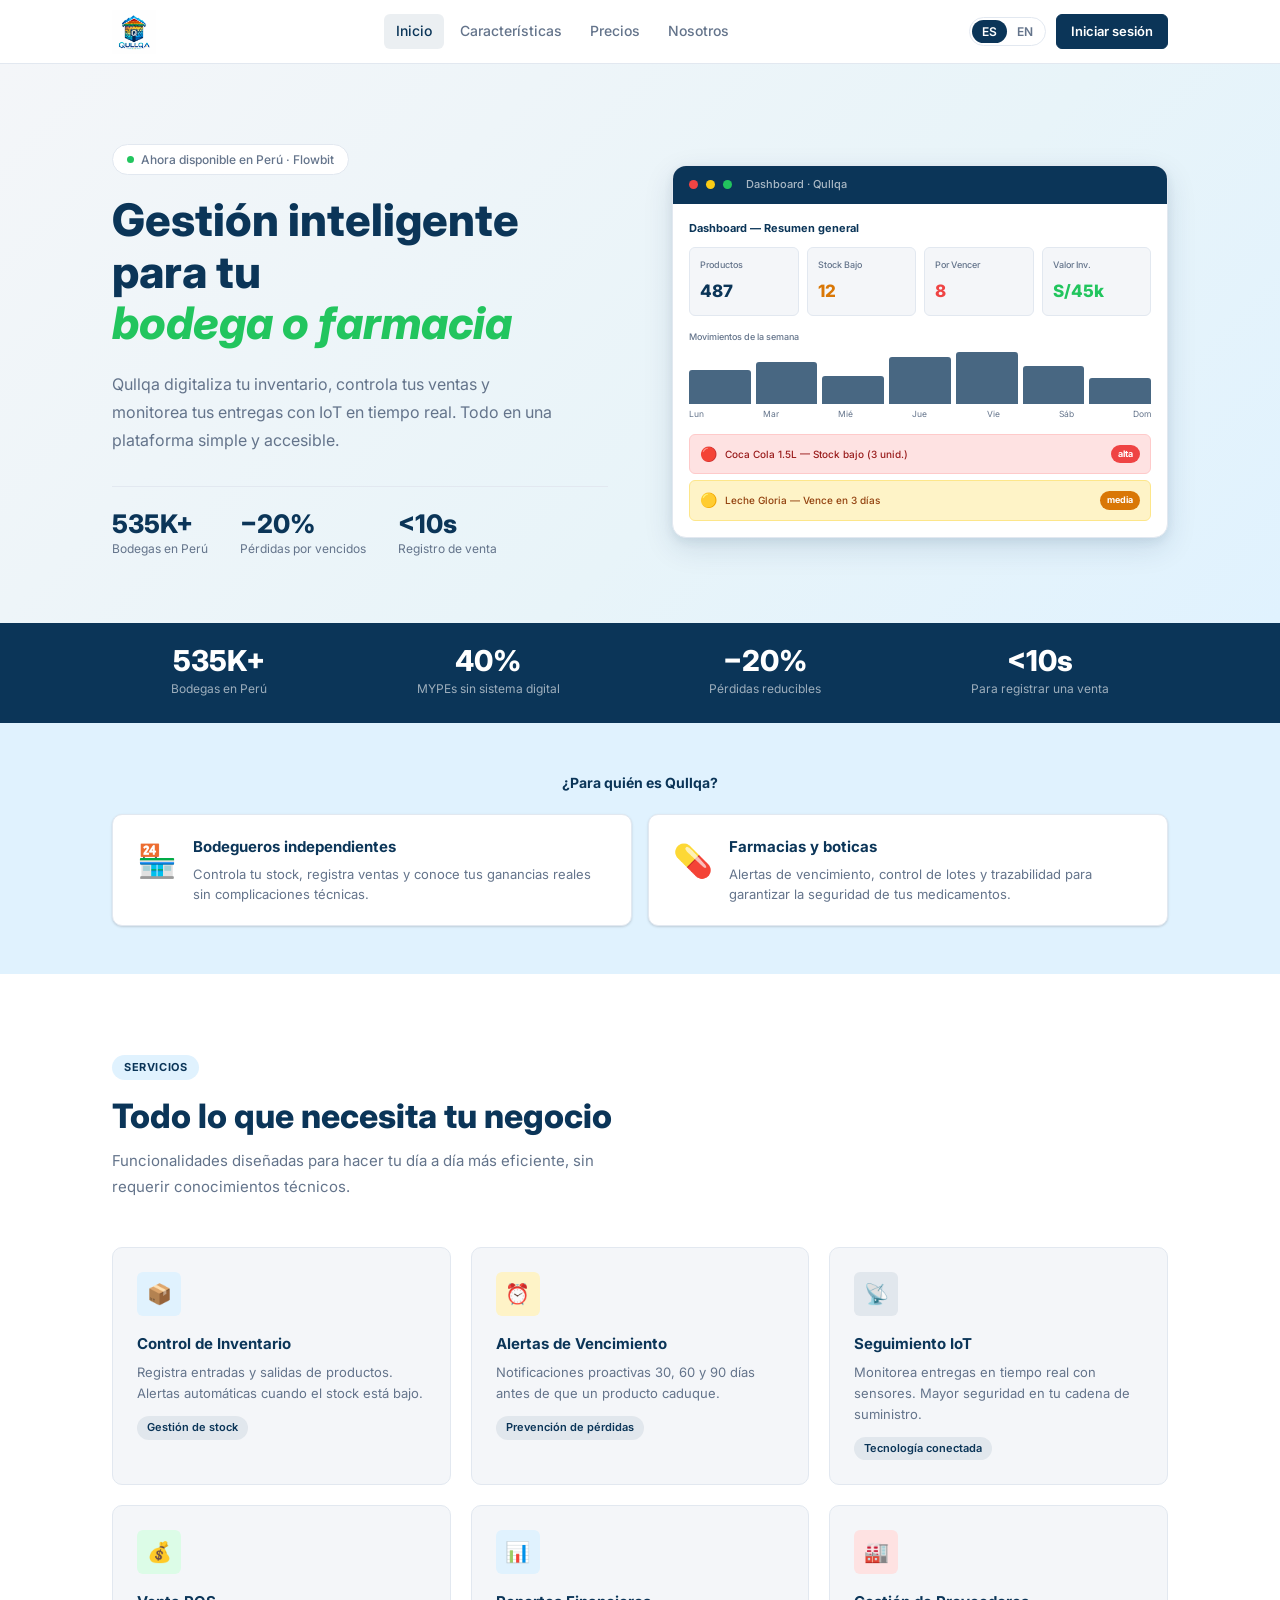
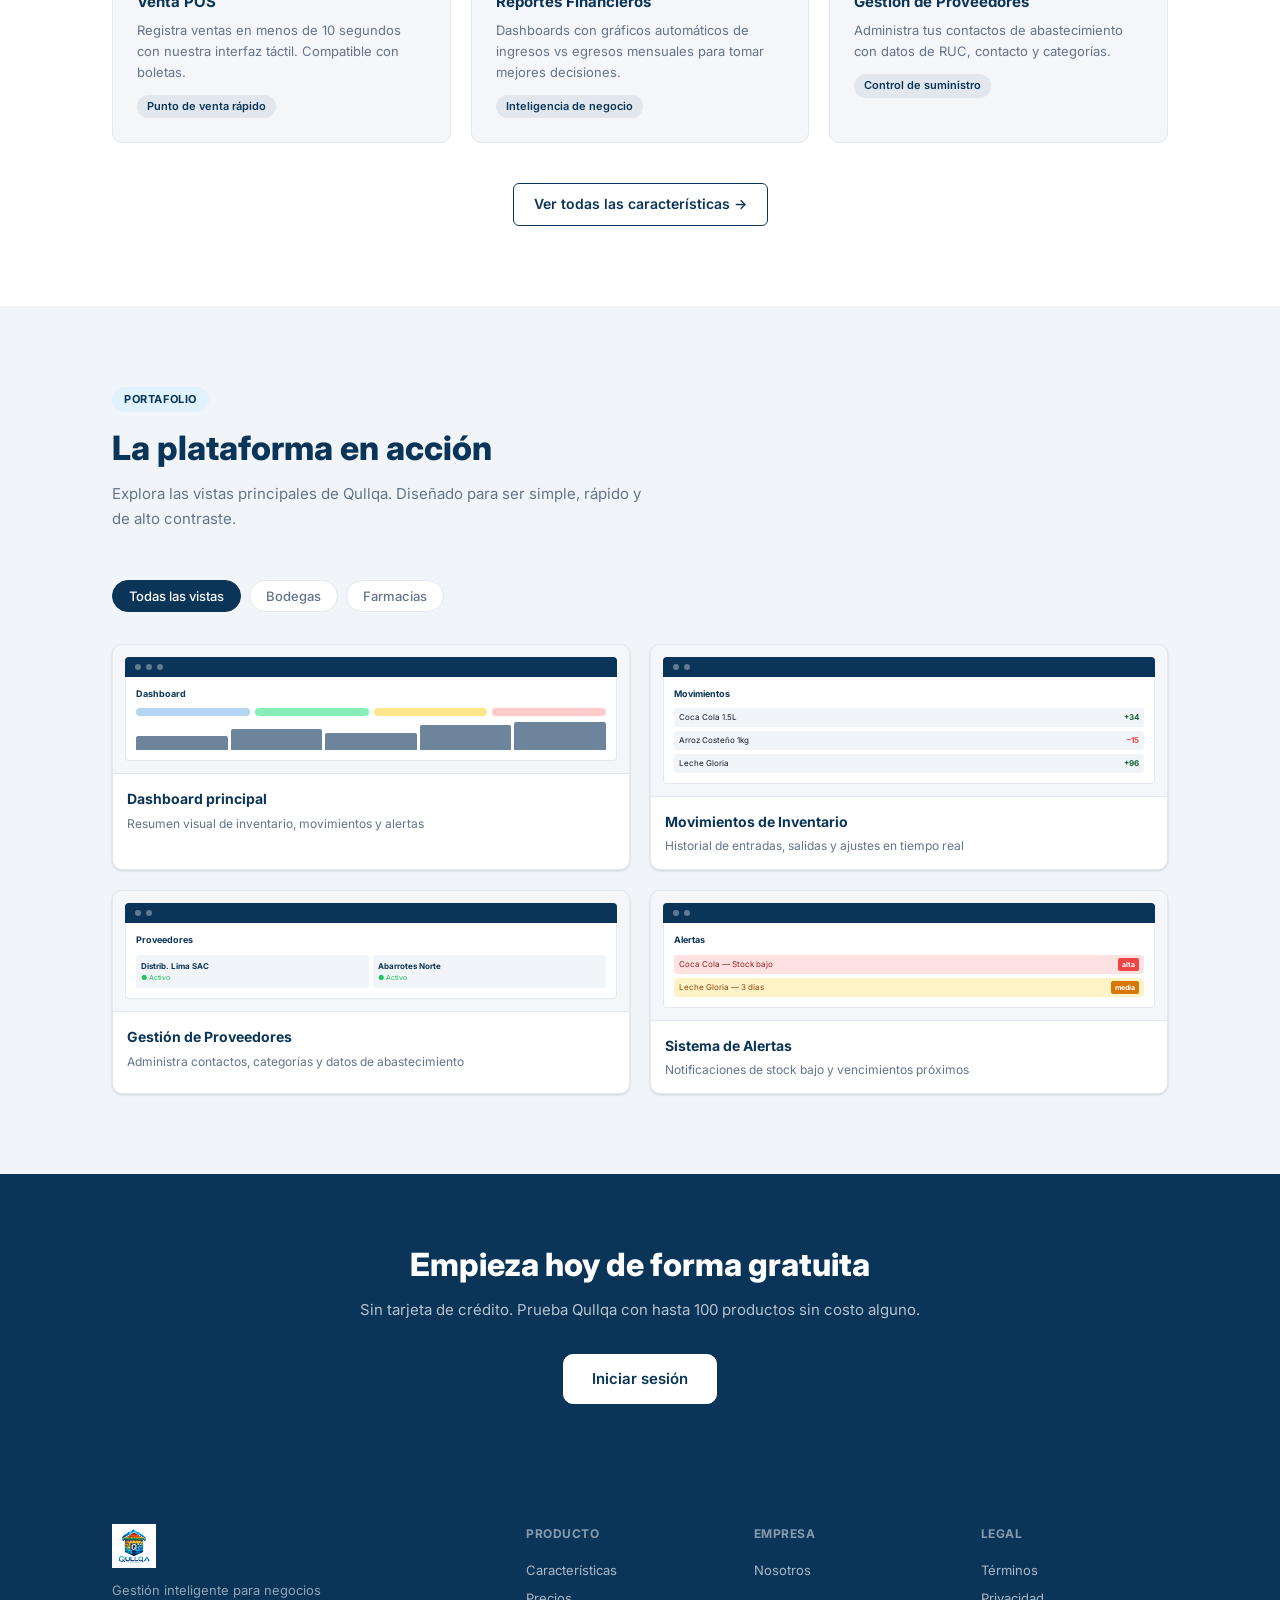
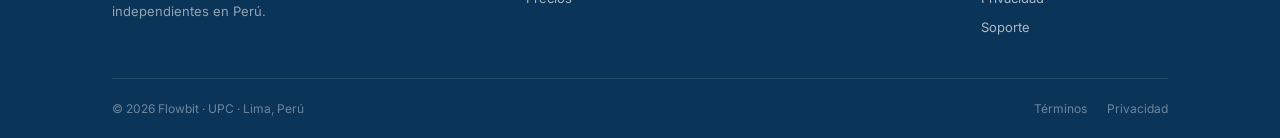
==== commit 52179052: "feat(i18n): update i18n." ====
--- a/index.html
+++ b/index.html
@@ -34,7 +34,7 @@
         <button class="lang-btn active" data-lang="es">ES</button>
         <button class="lang-btn" data-lang="en">EN</button>
       </div>
-      <a href="https://calm-tree-02cb7940f.7.azurestaticapps.net" class="btn btn-primary btn-sm">Identifícate</a>
+      <a href="https://calm-tree-02cb7940f.7.azurestaticapps.net" class="btn btn-primary btn-sm" data-i18n="login.tag">Iniciar sesión</a>
     </div>
   </div>
 </nav>
@@ -355,7 +355,7 @@
     <h2 class="section-title" data-i18n="cta.title">Empieza hoy de forma gratuita</h2>
     <p class="section-sub white" data-i18n="cta.sub">Sin tarjeta de crédito. Prueba Qullqa con hasta 100 productos sin costo alguno.</p>
     <div class="cta-banner-btns">
-      <a href="https://calm-tree-02cb7940f.7.azurestaticapps.net" class="btn btn-primary btn-lg" style="background:white;color:var(--primary);border-color:white;">Identifícate</a>
+      <a href="https://calm-tree-02cb7940f.7.azurestaticapps.net" class="btn btn-primary btn-lg" style="background:white;color:var(--primary);border-color:white;" data-i18n="login.tag">Iniciar sesión</a>
     </div>
   </div>
 </section>
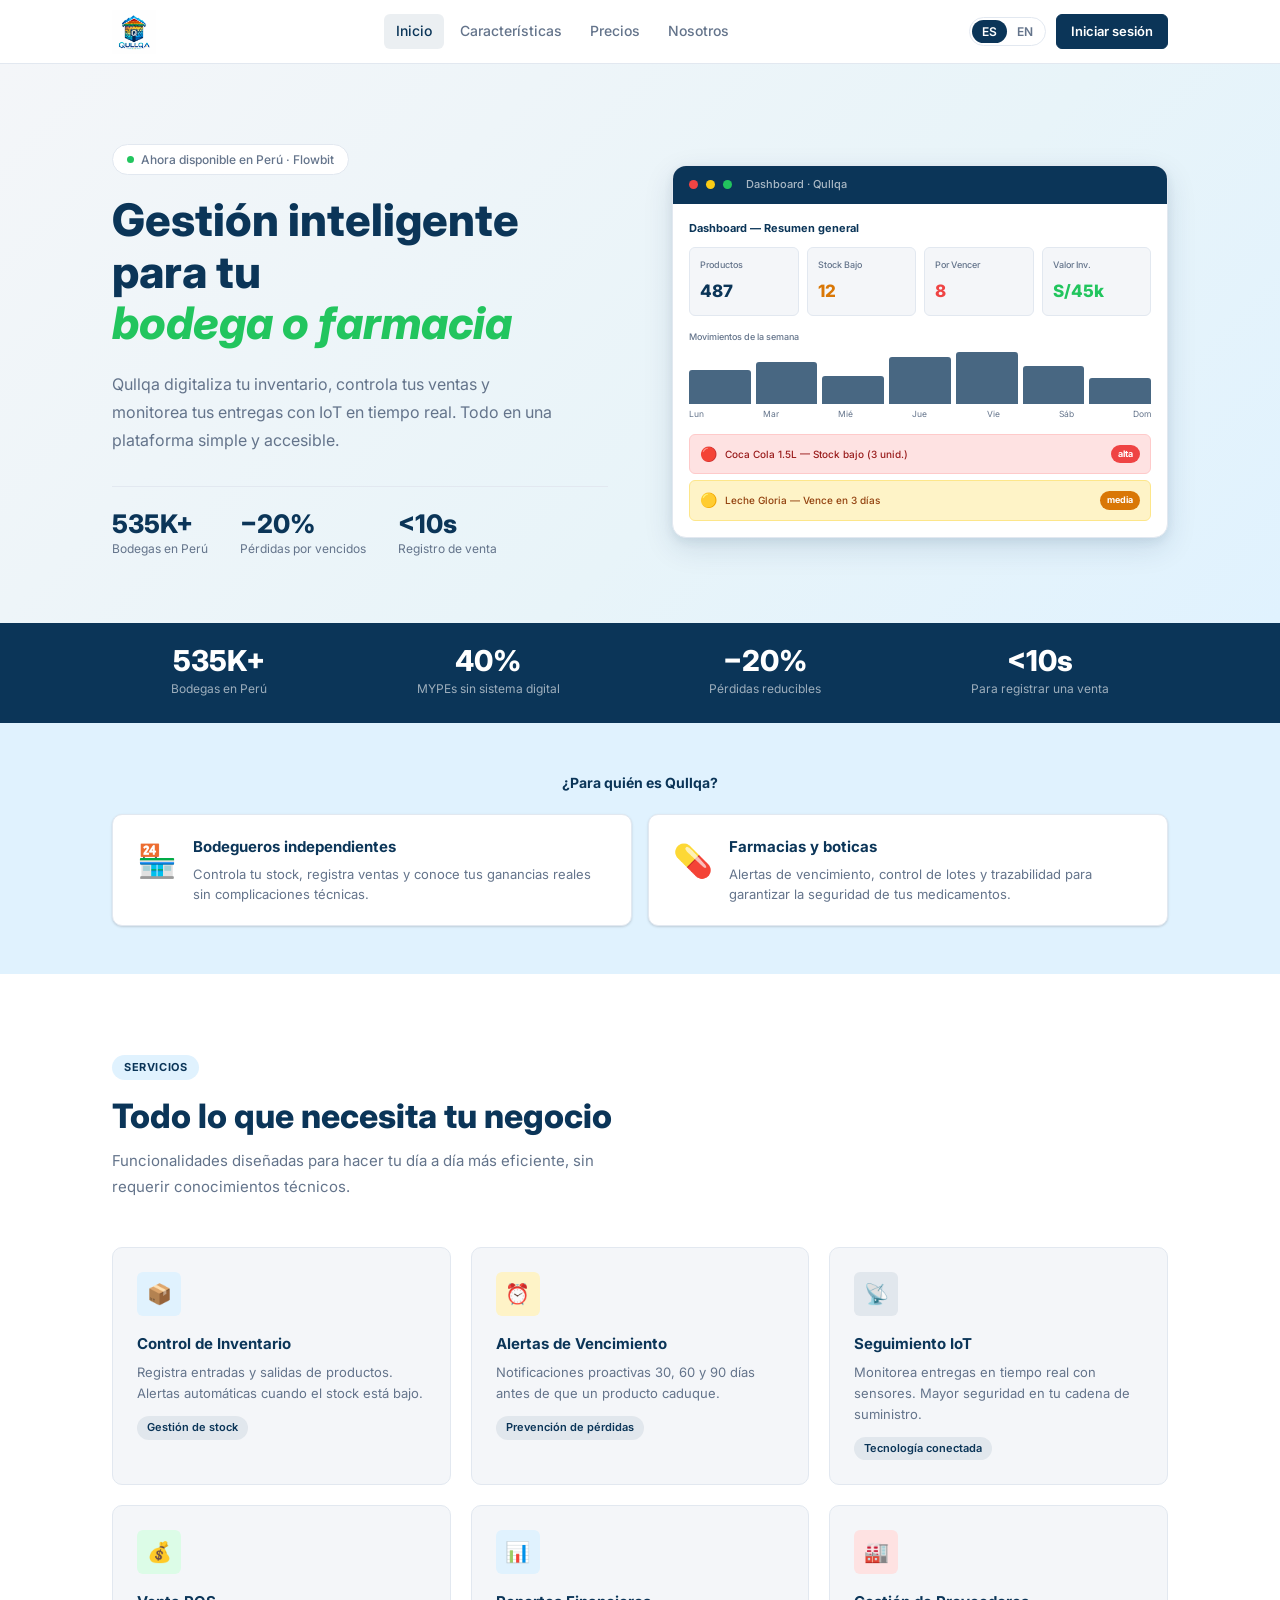
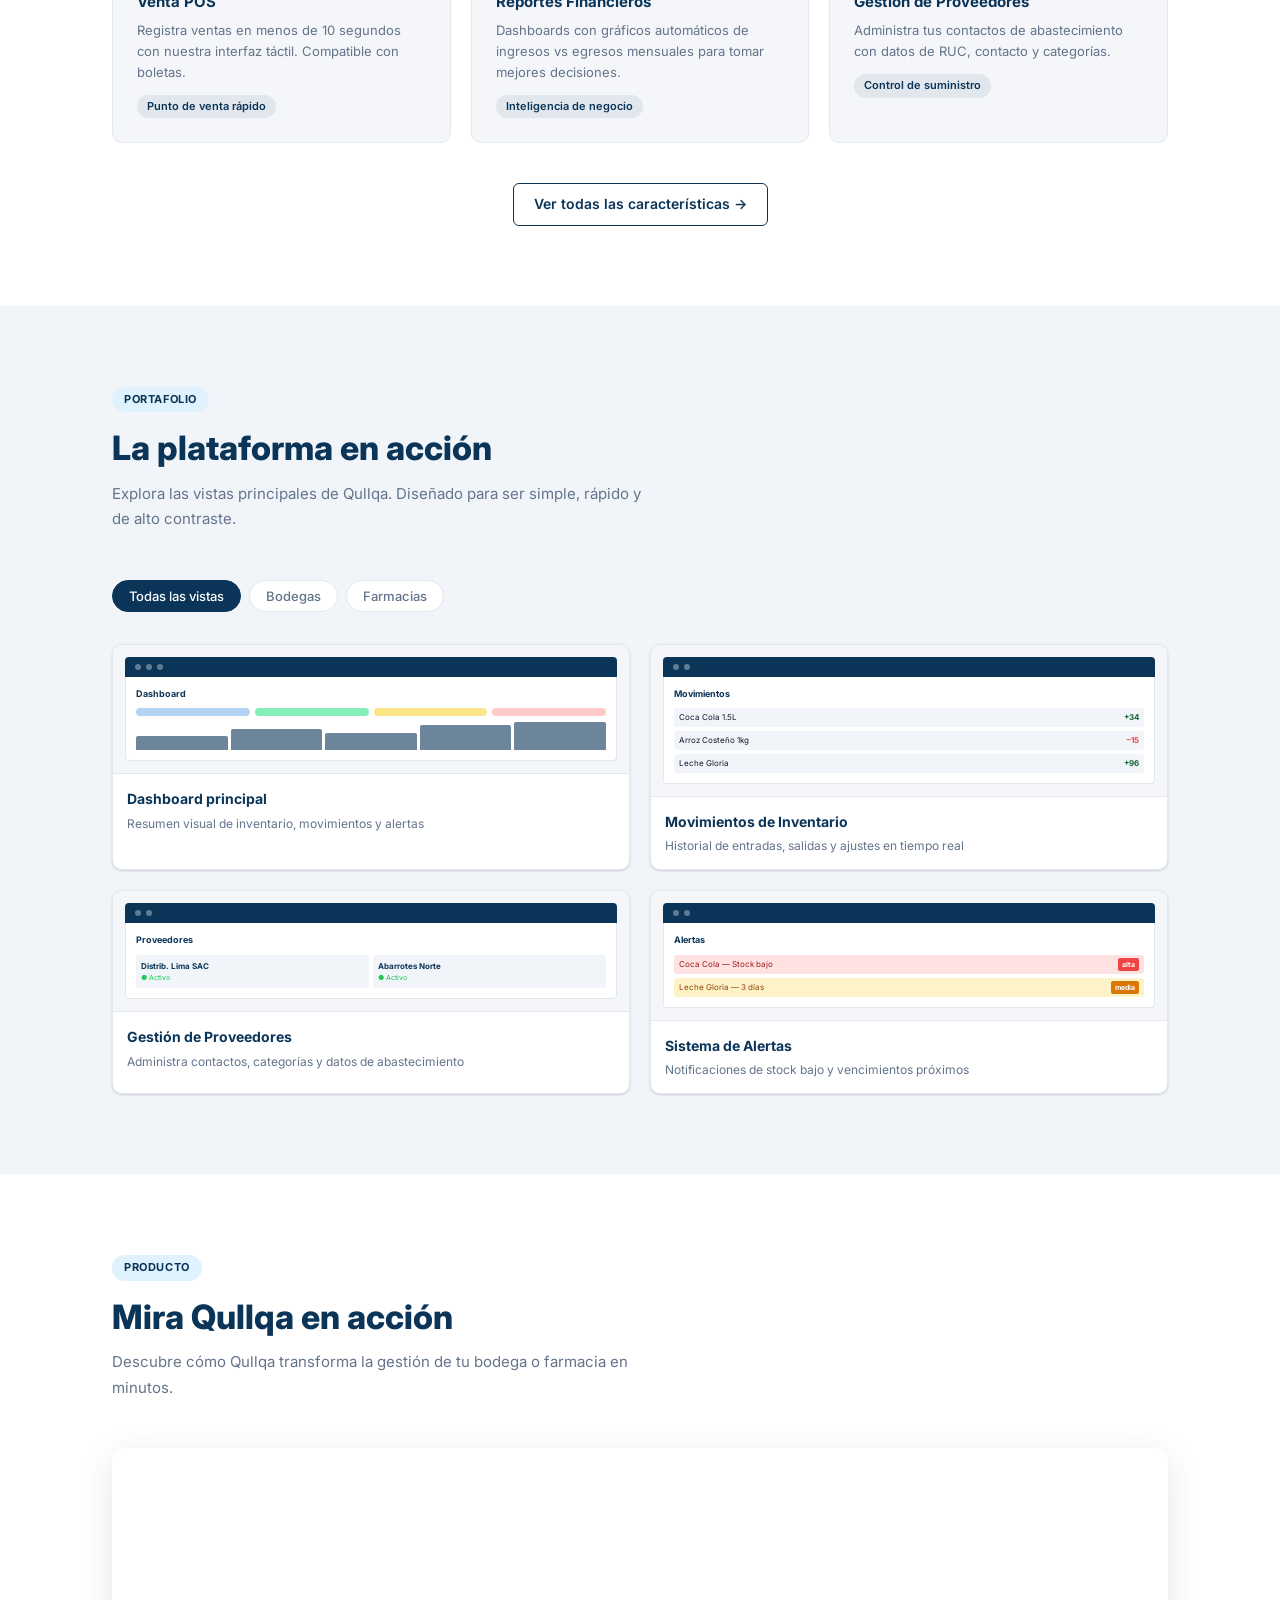
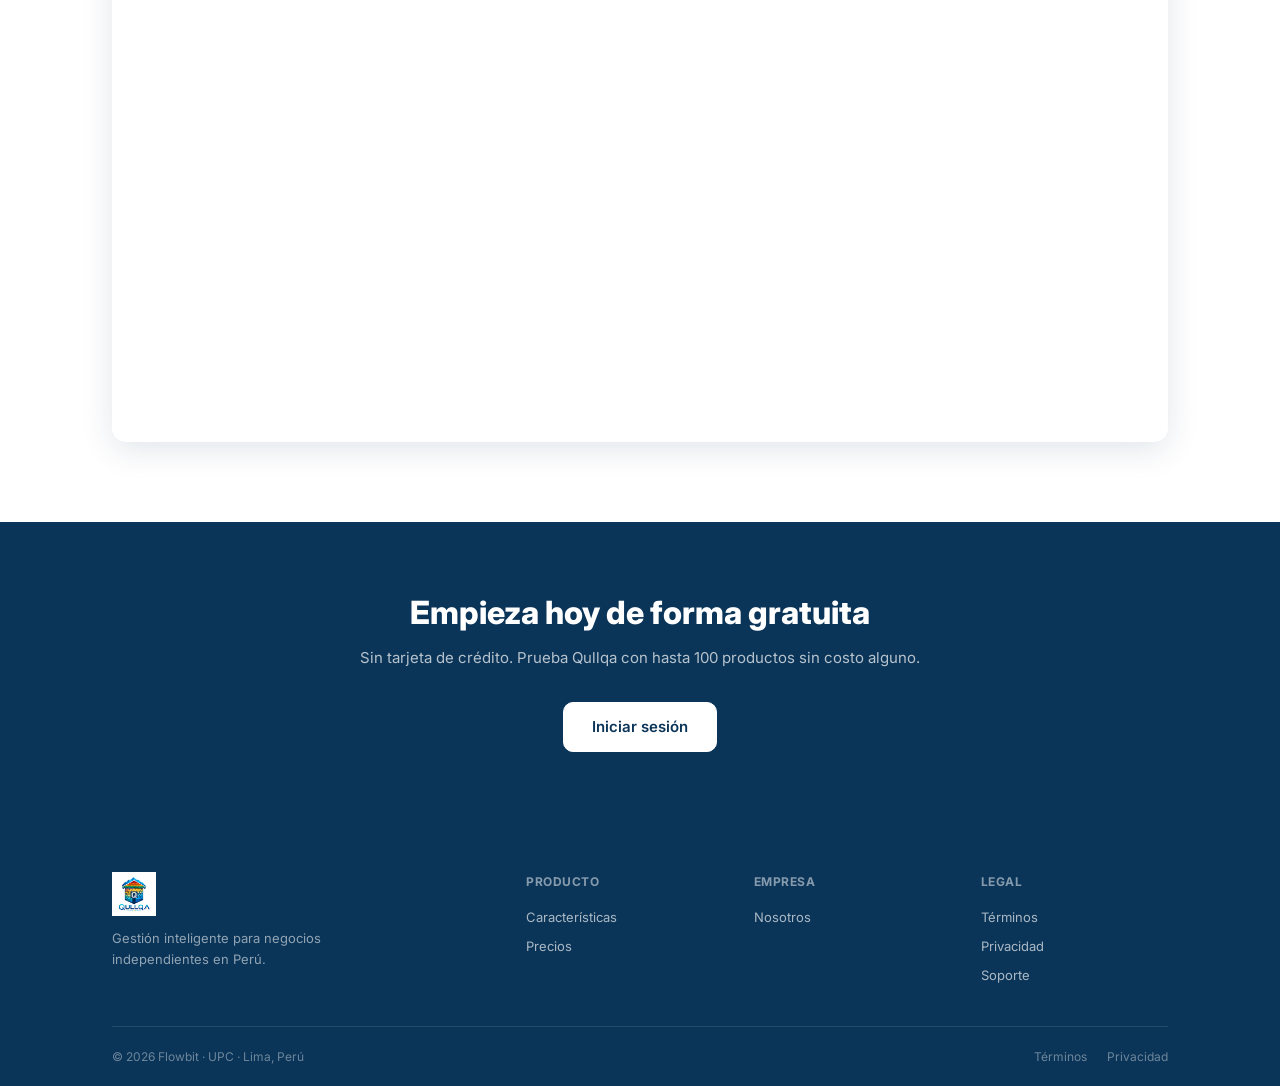
==== commit 87939cf3: "feat(video): upload video section for landing page" ====
--- a/index.html
+++ b/index.html
@@ -349,6 +349,26 @@
   </div>
 </section>
 
+<!-- ══════════ VIDEO ABOUT THE PRODUCT ══════════ -->
+<section class="video-section">
+  <div class="container">
+    <div class="section-header">
+      <span class="section-tag" data-i18n="Producto">vid.product.tag</span>
+      <h2 class="section-title" data-i18n="Mira Qullqa en acción">vid.product.title</h2>
+      <p class="section-sub" data-i18n="Descubre cómo Qullqa transforma la gestión de tu bodega o farmacia en minutos.">vid.product.sub</p>
+    </div>
+    <div class="video-wrapper">
+      <iframe
+        src="https://www.youtube.com/embed/Qq3iAxf4G_4"
+        title="Qullqa — About the Product"
+        frameborder="0"
+        allow="accelerometer; autoplay; clipboard-write; encrypted-media; gyroscope; picture-in-picture"
+        allowfullscreen>
+      </iframe>
+    </div>
+  </div>
+</section>
+
 <!-- ══════════ CTA BANNER ══════════ -->
 <section class="cta-banner">
   <div class="container">
--- a/css/styles.css
+++ b/css/styles.css
@@ -526,7 +526,28 @@
 .port-info-name { font-size: 14px; font-weight: 700; color: var(--primary); margin-bottom: 3px; }
 .port-info-desc { font-size: 12px; color: var(--text-muted); }
 
-/* 15. CTA BANNER ------------------------------------------- */
+/* 15. VIDEO SECTION ---------------------------------------- */
+.video-section {
+  padding: 5rem 0;
+  background: var(--white);
+}
+.video-wrapper {
+  position: relative;
+  padding-bottom: 56.25%; /* 16:9 */
+  height: 0;
+  overflow: hidden;
+  border-radius: 14px;
+  box-shadow: 0 8px 32px rgba(11,53,88,.12);
+  margin-top: 2.5rem;
+}
+.video-wrapper iframe {
+  position: absolute;
+  top: 0; left: 0;
+  width: 100%; height: 100%;
+  border: none;
+}
+
+/* 16. CTA BANNER ------------------------------------------- */
 .cta-banner {
   background: var(--primary);
   padding: 4.5rem 0;
